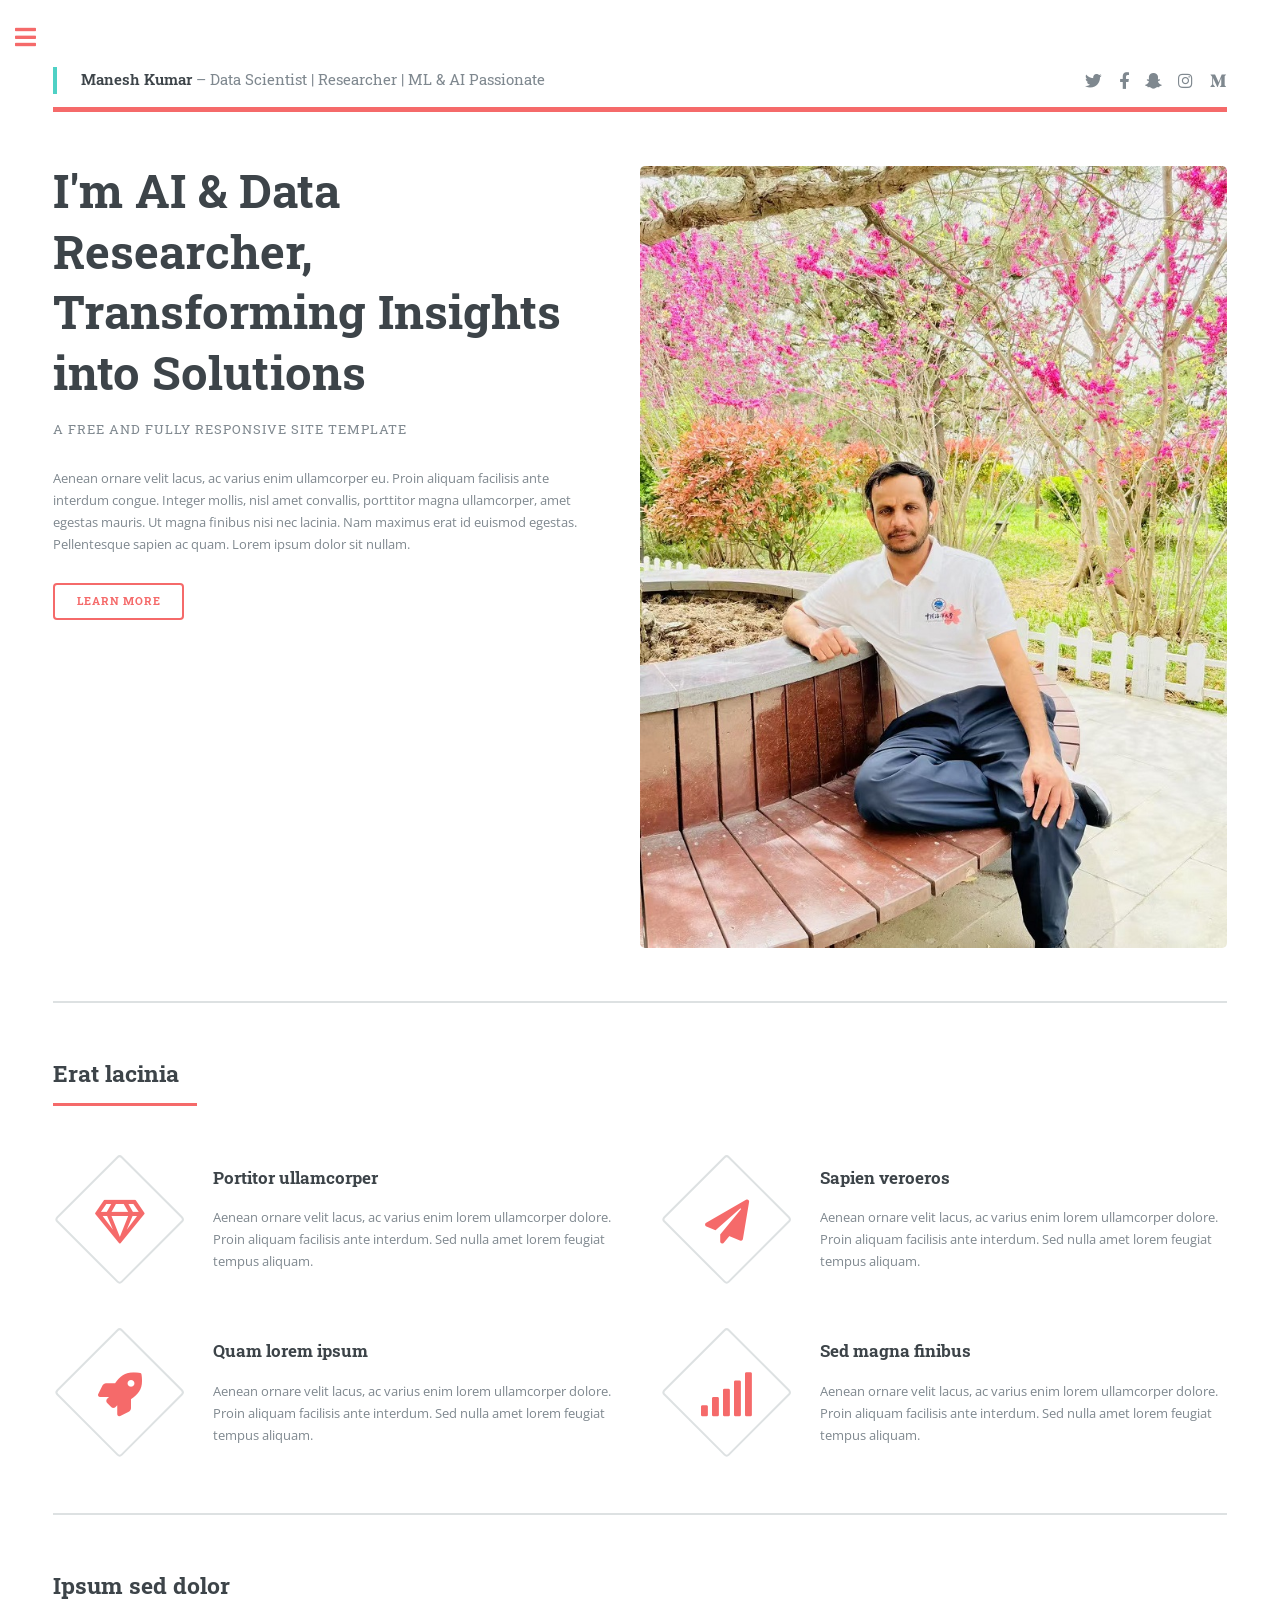
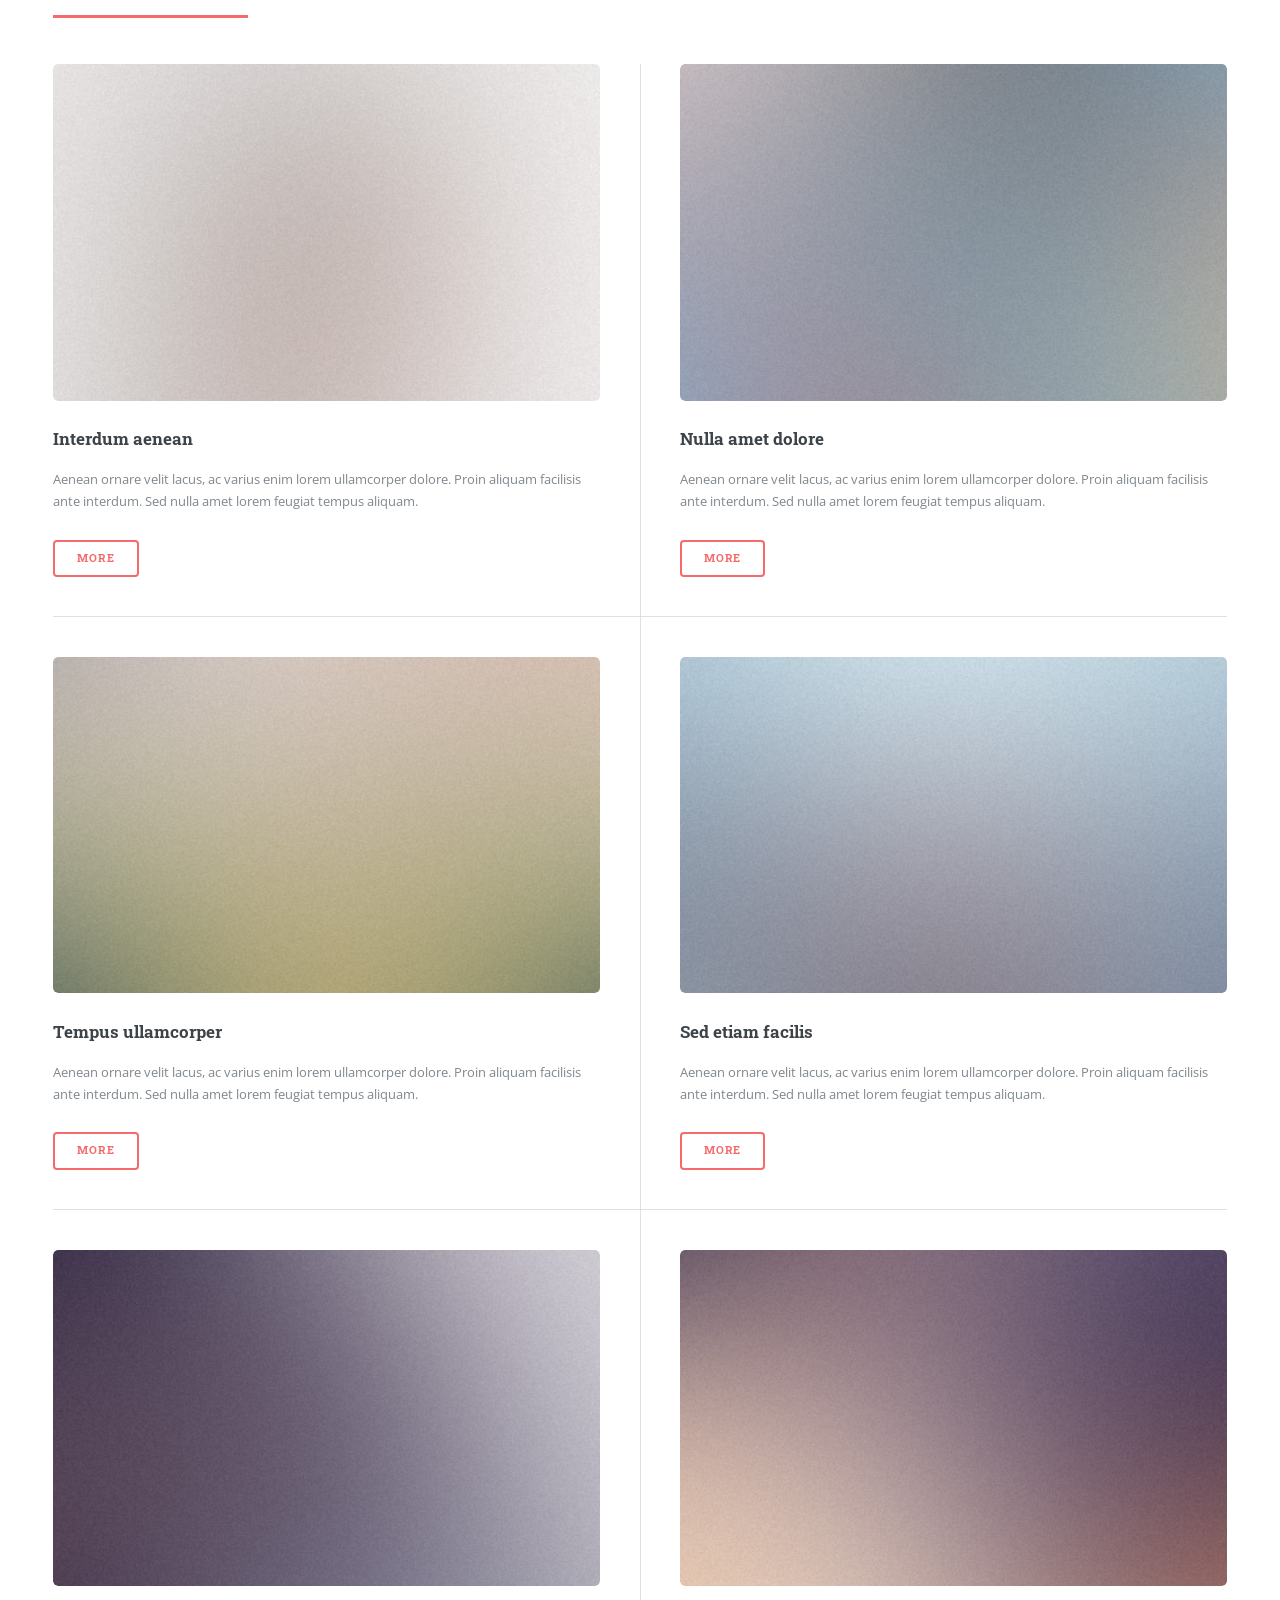
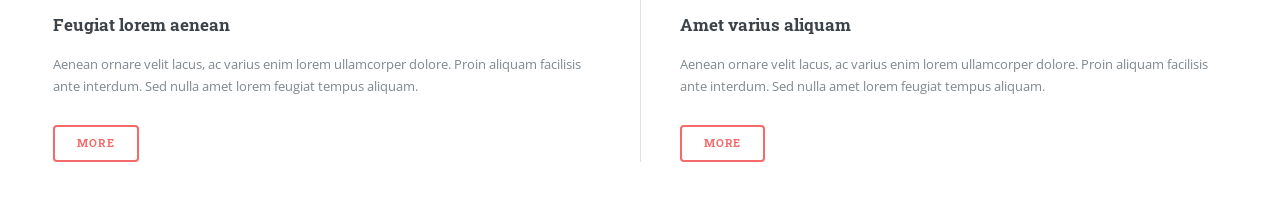
==== index.html @ 03d21203 "Initial commit" ====
<!DOCTYPE HTML>
<html>
	<head>
		<title>Manesh Portfolio Page</title>
		<meta charset="utf-8" />
		<meta name="viewport" content="width=device-width, initial-scale=1, user-scalable=no" />
		<link rel="stylesheet" href="assets/css/main.css" />
		<style>
			/* Header & Navigation */
			#header .logo {
			  border-left: 4px solid #4FD1C5;
			  padding-left: 1.5rem;
			}
		</style>
	</head>
	<body class="is-preload">

		<!-- Wrapper -->
			<div id="wrapper">

				<!-- Main -->
					<div id="main">
						<div class="inner">

							<!-- Header -->
								<header id="header">
									<a href="index.html" class="logo"><strong>Manesh Kumar </strong> – Data Scientist | Researcher | ML & AI Passionate</a>
									<ul class="icons">
										<li><a href="#" class="icon brands fa-twitter"><span class="label">Twitter</span></a></li>
										<li><a href="#" class="icon brands fa-facebook-f"><span class="label">Facebook</span></a></li>
										<li><a href="#" class="icon brands fa-snapchat-ghost"><span class="label">Snapchat</span></a></li>
										<li><a href="#" class="icon brands fa-instagram"><span class="label">Instagram</span></a></li>
										<li><a href="#" class="icon brands fa-medium-m"><span class="label">Medium</span></a></li>
									</ul>
								</header>

							<!-- Banner -->
								<section id="banner">
									<div class="content">
										<header>
											<h1>I'm AI & Data Researcher, <br />
											  Transforming Insights into Solutions</h1>
											<p>A free and fully responsive site template</p>
										</header>
										<p>Aenean ornare velit lacus, ac varius enim ullamcorper eu. Proin aliquam facilisis ante interdum congue. Integer mollis, nisl amet convallis, porttitor magna ullamcorper, amet egestas mauris. Ut magna finibus nisi nec lacinia. Nam maximus erat id euismod egestas. Pellentesque sapien ac quam. Lorem ipsum dolor sit nullam.</p>
										<ul class="actions">
											<li><a href="#" class="button big">Learn More</a></li>
										</ul>
									</div>
									<span class="image object">
										<img src="images/profile.jpg" alt="" />
									</span>
								</section>

							<!-- Section -->
								<section>
									<header class="major">
										<h2>Erat lacinia</h2>
									</header>
									<div class="features">
										<article>
											<span class="icon fa-gem"></span>
											<div class="content">
												<h3>Portitor ullamcorper</h3>
												<p>Aenean ornare velit lacus, ac varius enim lorem ullamcorper dolore. Proin aliquam facilisis ante interdum. Sed nulla amet lorem feugiat tempus aliquam.</p>
											</div>
										</article>
										<article>
											<span class="icon solid fa-paper-plane"></span>
											<div class="content">
												<h3>Sapien veroeros</h3>
												<p>Aenean ornare velit lacus, ac varius enim lorem ullamcorper dolore. Proin aliquam facilisis ante interdum. Sed nulla amet lorem feugiat tempus aliquam.</p>
											</div>
										</article>
										<article>
											<span class="icon solid fa-rocket"></span>
											<div class="content">
												<h3>Quam lorem ipsum</h3>
												<p>Aenean ornare velit lacus, ac varius enim lorem ullamcorper dolore. Proin aliquam facilisis ante interdum. Sed nulla amet lorem feugiat tempus aliquam.</p>
											</div>
										</article>
										<article>
											<span class="icon solid fa-signal"></span>
											<div class="content">
												<h3>Sed magna finibus</h3>
												<p>Aenean ornare velit lacus, ac varius enim lorem ullamcorper dolore. Proin aliquam facilisis ante interdum. Sed nulla amet lorem feugiat tempus aliquam.</p>
											</div>
										</article>
									</div>
								</section>

							<!-- Section -->
								<section>
									<header class="major">
										<h2>Ipsum sed dolor</h2>
									</header>
									<div class="posts">
										<article>
											<a href="#" class="image"><img src="images/pic01.jpg" alt="" /></a>
											<h3>Interdum aenean</h3>
											<p>Aenean ornare velit lacus, ac varius enim lorem ullamcorper dolore. Proin aliquam facilisis ante interdum. Sed nulla amet lorem feugiat tempus aliquam.</p>
											<ul class="actions">
												<li><a href="#" class="button">More</a></li>
											</ul>
										</article>
										<article>
											<a href="#" class="image"><img src="images/pic02.jpg" alt="" /></a>
											<h3>Nulla amet dolore</h3>
											<p>Aenean ornare velit lacus, ac varius enim lorem ullamcorper dolore. Proin aliquam facilisis ante interdum. Sed nulla amet lorem feugiat tempus aliquam.</p>
											<ul class="actions">
												<li><a href="#" class="button">More</a></li>
											</ul>
										</article>
										<article>
											<a href="#" class="image"><img src="images/pic03.jpg" alt="" /></a>
											<h3>Tempus ullamcorper</h3>
											<p>Aenean ornare velit lacus, ac varius enim lorem ullamcorper dolore. Proin aliquam facilisis ante interdum. Sed nulla amet lorem feugiat tempus aliquam.</p>
											<ul class="actions">
												<li><a href="#" class="button">More</a></li>
											</ul>
										</article>
										<article>
											<a href="#" class="image"><img src="images/pic04.jpg" alt="" /></a>
											<h3>Sed etiam facilis</h3>
											<p>Aenean ornare velit lacus, ac varius enim lorem ullamcorper dolore. Proin aliquam facilisis ante interdum. Sed nulla amet lorem feugiat tempus aliquam.</p>
											<ul class="actions">
												<li><a href="#" class="button">More</a></li>
											</ul>
										</article>
										<article>
											<a href="#" class="image"><img src="images/pic05.jpg" alt="" /></a>
											<h3>Feugiat lorem aenean</h3>
											<p>Aenean ornare velit lacus, ac varius enim lorem ullamcorper dolore. Proin aliquam facilisis ante interdum. Sed nulla amet lorem feugiat tempus aliquam.</p>
											<ul class="actions">
												<li><a href="#" class="button">More</a></li>
											</ul>
										</article>
										<article>
											<a href="#" class="image"><img src="images/pic06.jpg" alt="" /></a>
											<h3>Amet varius aliquam</h3>
											<p>Aenean ornare velit lacus, ac varius enim lorem ullamcorper dolore. Proin aliquam facilisis ante interdum. Sed nulla amet lorem feugiat tempus aliquam.</p>
											<ul class="actions">
												<li><a href="#" class="button">More</a></li>
											</ul>
										</article>
									</div>
								</section>

						</div>
					</div>

				<!-- Sidebar -->
					<div id="sidebar">
						<div class="inner">

							<!-- Menu -->
								<nav id="menu">
									<header class="major">
										<h2>Menu</h2>
									</header>
									<ul>
										<li><a href="index.html">About Me</a></li>
										<li><a href="generic.html">Resume</a></li>
										<li><a href="elements.html">Projects</a></li>
										<li><a href="#">Blogs</a></li>
										<li><a href="#">Contact</a></li>
									</ul>
								</nav>

							<!-- Footer -->
								<footer id="footer">
									<p class="copyright">&copy; Untitled. All rights reserved. Demo Images: <a href="https://unsplash.com">Unsplash</a>. Design: <a href="https://html5up.net">HTML5 UP</a>.</p>
								</footer>

						</div>
					</div>

			</div>

		<!-- Scripts -->
			<script src="assets/js/jquery.min.js"></script>
			<script src="assets/js/browser.min.js"></script>
			<script src="assets/js/breakpoints.min.js"></script>
			<script src="assets/js/util.js"></script>
			<script src="assets/js/main.js"></script>

	</body>
</html>
---- assets/css/main.css ----
@import url(fontawesome-all.min.css);
@import url("https://fonts.googleapis.com/css?family=Open+Sans:400,600,400italic,600italic|Roboto+Slab:400,700");
/*
	Editorial by HTML5 UP
	html5up.net | @ajlkn
	Free for personal and commercial use under the CCA 3.0 license (html5up.net/license)
*/
html, body, div, span, applet, object,
iframe, h1, h2, h3, h4, h5, h6, p, blockquote,
pre, a, abbr, acronym, address, big, cite,
code, del, dfn, em, img, ins, kbd, q, s, samp,
small, strike, strong, sub, sup, tt, var, b,
u, i, center, dl, dt, dd, ol, ul, li, fieldset,
form, label, legend, table, caption, tbody,
tfoot, thead, tr, th, td, article, aside,
canvas, details, embed, figure, figcaption,
footer, header, hgroup, menu, nav, output, ruby,
section, summary, time, mark, audio, video {
  margin: 0;
  padding: 0;
  border: 0;
  font-size: 100%;
  font: inherit;
  vertical-align: baseline; }

article, aside, details, figcaption, figure,
footer, header, hgroup, menu, nav, section {
  display: block; }

body {
  line-height: 1; }

ol, ul {
  list-style: none; }

blockquote, q {
  quotes: none; }
  blockquote:before, blockquote:after, q:before, q:after {
    content: '';
    content: none; }

table {
  border-collapse: collapse;
  border-spacing: 0; }

body {
  -webkit-text-size-adjust: none; }

mark {
  background-color: transparent;
  color: inherit; }

input::-moz-focus-inner {
  border: 0;
  padding: 0; }

input, select, textarea {
  -moz-appearance: none;
  -webkit-appearance: none;
  -ms-appearance: none;
  appearance: none; }

/* Basic */
@-ms-viewport {
  width: device-width; }

body {
  -ms-overflow-style: scrollbar; }

@media screen and (max-width: 480px) {
  html, body {
    min-width: 320px; } }

html {
  box-sizing: border-box; }

*, *:before, *:after {
  box-sizing: inherit; }

body {
  background: #ffffff; }
  body.is-preload *, body.is-preload *:before, body.is-preload *:after, body.is-resizing *, body.is-resizing *:before, body.is-resizing *:after {
    -moz-animation: none !important;
    -webkit-animation: none !important;
    -ms-animation: none !important;
    animation: none !important;
    -moz-transition: none !important;
    -webkit-transition: none !important;
    -ms-transition: none !important;
    transition: none !important; }

/* Type */
body, input, select, textarea {
  color: #7f888f;
  font-family: "Open Sans", sans-serif;
  font-size: 13pt;
  font-weight: 400;
  line-height: 1.65; }
  @media screen and (max-width: 1680px) {
    body, input, select, textarea {
      font-size: 11pt; } }
  @media screen and (max-width: 1280px) {
    body, input, select, textarea {
      font-size: 10pt; } }
  @media screen and (max-width: 360px) {
    body, input, select, textarea {
      font-size: 9pt; } }

a {
  -moz-transition: color 0.2s ease-in-out, border-bottom-color 0.2s ease-in-out;
  -webkit-transition: color 0.2s ease-in-out, border-bottom-color 0.2s ease-in-out;
  -ms-transition: color 0.2s ease-in-out, border-bottom-color 0.2s ease-in-out;
  transition: color 0.2s ease-in-out, border-bottom-color 0.2s ease-in-out;
  border-bottom: dotted 1px;
  color: #f56a6a;
  text-decoration: none; }
  a:hover {
    border-bottom-color: #f56a6a;
    color: #f56a6a !important; }
    a:hover strong {
      color: inherit; }

strong, b {
  color: #3d4449;
  font-weight: 600; }

em, i {
  font-style: italic; }

p {
  margin: 0 0 2em 0; }

h1, h2, h3, h4, h5, h6 {
  color: #3d4449;
  font-family: "Roboto Slab", serif;
  font-weight: 700;
  line-height: 1.5;
  margin: 0 0 1em 0; }
  h1 a, h2 a, h3 a, h4 a, h5 a, h6 a {
    color: inherit;
    text-decoration: none;
    border-bottom: 0; }

h1 {
  font-size: 4em;
  margin: 0 0 0.5em 0;
  line-height: 1.3; }

h2 {
  font-size: 1.75em; }

h3 {
  font-size: 1.25em; }

h4 {
  font-size: 1.1em; }

h5 {
  font-size: 0.9em; }

h6 {
  font-size: 0.7em; }

@media screen and (max-width: 1680px) {
  h1 {
    font-size: 3.5em; } }

@media screen and (max-width: 980px) {
  h1 {
    font-size: 3.25em; } }

@media screen and (max-width: 736px) {
  h1 {
    font-size: 2em;
    line-height: 1.4; }
  h2 {
    font-size: 1.5em; } }

sub {
  font-size: 0.8em;
  position: relative;
  top: 0.5em; }

sup {
  font-size: 0.8em;
  position: relative;
  top: -0.5em; }

blockquote {
  border-left: solid 3px rgba(210, 215, 217, 0.75);
  font-style: italic;
  margin: 0 0 2em 0;
  padding: 0.5em 0 0.5em 2em; }

code {
  background: rgba(230, 235, 237, 0.25);
  border-radius: 0.375em;
  border: solid 1px rgba(210, 215, 217, 0.75);
  font-family: "Courier New", monospace;
  font-size: 0.9em;
  margin: 0 0.25em;
  padding: 0.25em 0.65em; }

pre {
  -webkit-overflow-scrolling: touch;
  font-family: "Courier New", monospace;
  font-size: 0.9em;
  margin: 0 0 2em 0; }
  pre code {
    display: block;
    line-height: 1.75;
    padding: 1em 1.5em;
    overflow-x: auto; }

hr {
  border: 0;
  border-bottom: solid 1px rgba(210, 215, 217, 0.75);
  margin: 2em 0; }
  hr.major {
    margin: 3em 0; }

.align-left {
  text-align: left; }

.align-center {
  text-align: center; }

.align-right {
  text-align: right; }

/* Row */
.row {
  display: flex;
  flex-wrap: wrap;
  box-sizing: border-box;
  align-items: stretch; }
  .row > * {
    box-sizing: border-box; }
  .row.gtr-uniform > * > :last-child {
    margin-bottom: 0; }
  .row.aln-left {
    justify-content: flex-start; }
  .row.aln-center {
    justify-content: center; }
  .row.aln-right {
    justify-content: flex-end; }
  .row.aln-top {
    align-items: flex-start; }
  .row.aln-middle {
    align-items: center; }
  .row.aln-bottom {
    align-items: flex-end; }
  .row > .imp {
    order: -1; }
  .row > .col-1 {
    width: 8.33333%; }
  .row > .off-1 {
    margin-left: 8.33333%; }
  .row > .col-2 {
    width: 16.66667%; }
  .row > .off-2 {
    margin-left: 16.66667%; }
  .row > .col-3 {
    width: 25%; }
  .row > .off-3 {
    margin-left: 25%; }
  .row > .col-4 {
    width: 33.33333%; }
  .row > .off-4 {
    margin-left: 33.33333%; }
  .row > .col-5 {
    width: 41.66667%; }
  .row > .off-5 {
    margin-left: 41.66667%; }
  .row > .col-6 {
    width: 50%; }
  .row > .off-6 {
    margin-left: 50%; }
  .row > .col-7 {
    width: 58.33333%; }
  .row > .off-7 {
    margin-left: 58.33333%; }
  .row > .col-8 {
    width: 66.66667%; }
  .row > .off-8 {
    margin-left: 66.66667%; }
  .row > .col-9 {
    width: 75%; }
  .row > .off-9 {
    margin-left: 75%; }
  .row > .col-10 {
    width: 83.33333%; }
  .row > .off-10 {
    margin-left: 83.33333%; }
  .row > .col-11 {
    width: 91.66667%; }
  .row > .off-11 {
    margin-left: 91.66667%; }
  .row > .col-12 {
    width: 100%; }
  .row > .off-12 {
    margin-left: 100%; }
  .row.gtr-0 {
    margin-top: 0;
    margin-left: 0em; }
    .row.gtr-0 > * {
      padding: 0 0 0 0em; }
    .row.gtr-0.gtr-uniform {
      margin-top: 0em; }
      .row.gtr-0.gtr-uniform > * {
        padding-top: 0em; }
  .row.gtr-25 {
    margin-top: 0;
    margin-left: -0.375em; }
    .row.gtr-25 > * {
      padding: 0 0 0 0.375em; }
    .row.gtr-25.gtr-uniform {
      margin-top: -0.375em; }
      .row.gtr-25.gtr-uniform > * {
        padding-top: 0.375em; }
  .row.gtr-50 {
    margin-top: 0;
    margin-left: -0.75em; }
    .row.gtr-50 > * {
      padding: 0 0 0 0.75em; }
    .row.gtr-50.gtr-uniform {
      margin-top: -0.75em; }
      .row.gtr-50.gtr-uniform > * {
        padding-top: 0.75em; }
  .row {
    margin-top: 0;
    margin-left: -1.5em; }
    .row > * {
      padding: 0 0 0 1.5em; }
    .row.gtr-uniform {
      margin-top: -1.5em; }
      .row.gtr-uniform > * {
        padding-top: 1.5em; }
  .row.gtr-150 {
    margin-top: 0;
    margin-left: -2.25em; }
    .row.gtr-150 > * {
      padding: 0 0 0 2.25em; }
    .row.gtr-150.gtr-uniform {
      margin-top: -2.25em; }
      .row.gtr-150.gtr-uniform > * {
        padding-top: 2.25em; }
  .row.gtr-200 {
    margin-top: 0;
    margin-left: -3em; }
    .row.gtr-200 > * {
      padding: 0 0 0 3em; }
    .row.gtr-200.gtr-uniform {
      margin-top: -3em; }
      .row.gtr-200.gtr-uniform > * {
        padding-top: 3em; }
  @media screen and (max-width: 1680px) {
    .row {
      display: flex;
      flex-wrap: wrap;
      box-sizing: border-box;
      align-items: stretch; }
      .row > * {
        box-sizing: border-box; }
      .row.gtr-uniform > * > :last-child {
        margin-bottom: 0; }
      .row.aln-left {
        justify-content: flex-start; }
      .row.aln-center {
        justify-content: center; }
      .row.aln-right {
        justify-content: flex-end; }
      .row.aln-top {
        align-items: flex-start; }
      .row.aln-middle {
        align-items: center; }
      .row.aln-bottom {
        align-items: flex-end; }
      .row > .imp-xlarge {
        order: -1; }
      .row > .col-1-xlarge {
        width: 8.33333%; }
      .row > .off-1-xlarge {
        margin-left: 8.33333%; }
      .row > .col-2-xlarge {
        width: 16.66667%; }
      .row > .off-2-xlarge {
        margin-left: 16.66667%; }
      .row > .col-3-xlarge {
        width: 25%; }
      .row > .off-3-xlarge {
        margin-left: 25%; }
      .row > .col-4-xlarge {
        width: 33.33333%; }
      .row > .off-4-xlarge {
        margin-left: 33.33333%; }
      .row > .col-5-xlarge {
        width: 41.66667%; }
      .row > .off-5-xlarge {
        margin-left: 41.66667%; }
      .row > .col-6-xlarge {
        width: 50%; }
      .row > .off-6-xlarge {
        margin-left: 50%; }
      .row > .col-7-xlarge {
        width: 58.33333%; }
      .row > .off-7-xlarge {
        margin-left: 58.33333%; }
      .row > .col-8-xlarge {
        width: 66.66667%; }
      .row > .off-8-xlarge {
        margin-left: 66.66667%; }
      .row > .col-9-xlarge {
        width: 75%; }
      .row > .off-9-xlarge {
        margin-left: 75%; }
      .row > .col-10-xlarge {
        width: 83.33333%; }
      .row > .off-10-xlarge {
        margin-left: 83.33333%; }
      .row > .col-11-xlarge {
        width: 91.66667%; }
      .row > .off-11-xlarge {
        margin-left: 91.66667%; }
      .row > .col-12-xlarge {
        width: 100%; }
      .row > .off-12-xlarge {
        margin-left: 100%; }
      .row.gtr-0 {
        margin-top: 0;
        margin-left: 0em; }
        .row.gtr-0 > * {
          padding: 0 0 0 0em; }
        .row.gtr-0.gtr-uniform {
          margin-top: 0em; }
          .row.gtr-0.gtr-uniform > * {
            padding-top: 0em; }
      .row.gtr-25 {
        margin-top: 0;
        margin-left: -0.375em; }
        .row.gtr-25 > * {
          padding: 0 0 0 0.375em; }
        .row.gtr-25.gtr-uniform {
          margin-top: -0.375em; }
          .row.gtr-25.gtr-uniform > * {
            padding-top: 0.375em; }
      .row.gtr-50 {
        margin-top: 0;
        margin-left: -0.75em; }
        .row.gtr-50 > * {
          padding: 0 0 0 0.75em; }
        .row.gtr-50.gtr-uniform {
          margin-top: -0.75em; }
          .row.gtr-50.gtr-uniform > * {
            padding-top: 0.75em; }
      .row {
        margin-top: 0;
        margin-left: -1.5em; }
        .row > * {
          padding: 0 0 0 1.5em; }
        .row.gtr-uniform {
          margin-top: -1.5em; }
          .row.gtr-uniform > * {
            padding-top: 1.5em; }
      .row.gtr-150 {
        margin-top: 0;
        margin-left: -2.25em; }
        .row.gtr-150 > * {
          padding: 0 0 0 2.25em; }
        .row.gtr-150.gtr-uniform {
          margin-top: -2.25em; }
          .row.gtr-150.gtr-uniform > * {
            padding-top: 2.25em; }
      .row.gtr-200 {
        margin-top: 0;
        margin-left: -3em; }
        .row.gtr-200 > * {
          padding: 0 0 0 3em; }
        .row.gtr-200.gtr-uniform {
          margin-top: -3em; }
          .row.gtr-200.gtr-uniform > * {
            padding-top: 3em; } }
  @media screen and (max-width: 1280px) {
    .row {
      display: flex;
      flex-wrap: wrap;
      box-sizing: border-box;
      align-items: stretch; }
      .row > * {
        box-sizing: border-box; }
      .row.gtr-uniform > * > :last-child {
        margin-bottom: 0; }
      .row.aln-left {
        justify-content: flex-start; }
      .row.aln-center {
        justify-content: center; }
      .row.aln-right {
        justify-content: flex-end; }
      .row.aln-top {
        align-items: flex-start; }
      .row.aln-middle {
        align-items: center; }
      .row.aln-bottom {
        align-items: flex-end; }
      .row > .imp-large {
        order: -1; }
      .row > .col-1-large {
        width: 8.33333%; }
      .row > .off-1-large {
        margin-left: 8.33333%; }
      .row > .col-2-large {
        width: 16.66667%; }
      .row > .off-2-large {
        margin-left: 16.66667%; }
      .row > .col-3-large {
        width: 25%; }
      .row > .off-3-large {
        margin-left: 25%; }
      .row > .col-4-large {
        width: 33.33333%; }
      .row > .off-4-large {
        margin-left: 33.33333%; }
      .row > .col-5-large {
        width: 41.66667%; }
      .row > .off-5-large {
        margin-left: 41.66667%; }
      .row > .col-6-large {
        width: 50%; }
      .row > .off-6-large {
        margin-left: 50%; }
      .row > .col-7-large {
        width: 58.33333%; }
      .row > .off-7-large {
        margin-left: 58.33333%; }
      .row > .col-8-large {
        width: 66.66667%; }
      .row > .off-8-large {
        margin-left: 66.66667%; }
      .row > .col-9-large {
        width: 75%; }
      .row > .off-9-large {
        margin-left: 75%; }
      .row > .col-10-large {
        width: 83.33333%; }
      .row > .off-10-large {
        margin-left: 83.33333%; }
      .row > .col-11-large {
        width: 91.66667%; }
      .row > .off-11-large {
        margin-left: 91.66667%; }
      .row > .col-12-large {
        width: 100%; }
      .row > .off-12-large {
        margin-left: 100%; }
      .row.gtr-0 {
        margin-top: 0;
        margin-left: 0em; }
        .row.gtr-0 > * {
          padding: 0 0 0 0em; }
        .row.gtr-0.gtr-uniform {
          margin-top: 0em; }
          .row.gtr-0.gtr-uniform > * {
            padding-top: 0em; }
      .row.gtr-25 {
        margin-top: 0;
        margin-left: -0.375em; }
        .row.gtr-25 > * {
          padding: 0 0 0 0.375em; }
        .row.gtr-25.gtr-uniform {
          margin-top: -0.375em; }
          .row.gtr-25.gtr-uniform > * {
            padding-top: 0.375em; }
      .row.gtr-50 {
        margin-top: 0;
        margin-left: -0.75em; }
        .row.gtr-50 > * {
          padding: 0 0 0 0.75em; }
        .row.gtr-50.gtr-uniform {
          margin-top: -0.75em; }
          .row.gtr-50.gtr-uniform > * {
            padding-top: 0.75em; }
      .row {
        margin-top: 0;
        margin-left: -1.5em; }
        .row > * {
          padding: 0 0 0 1.5em; }
        .row.gtr-uniform {
          margin-top: -1.5em; }
          .row.gtr-uniform > * {
            padding-top: 1.5em; }
      .row.gtr-150 {
        margin-top: 0;
        margin-left: -2.25em; }
        .row.gtr-150 > * {
          padding: 0 0 0 2.25em; }
        .row.gtr-150.gtr-uniform {
          margin-top: -2.25em; }
          .row.gtr-150.gtr-uniform > * {
            padding-top: 2.25em; }
      .row.gtr-200 {
        margin-top: 0;
        margin-left: -3em; }
        .row.gtr-200 > * {
          padding: 0 0 0 3em; }
        .row.gtr-200.gtr-uniform {
          margin-top: -3em; }
          .row.gtr-200.gtr-uniform > * {
            padding-top: 3em; } }
  @media screen and (max-width: 980px) {
    .row {
      display: flex;
      flex-wrap: wrap;
      box-sizing: border-box;
      align-items: stretch; }
      .row > * {
        box-sizing: border-box; }
      .row.gtr-uniform > * > :last-child {
        margin-bottom: 0; }
      .row.aln-left {
        justify-content: flex-start; }
      .row.aln-center {
        justify-content: center; }
      .row.aln-right {
        justify-content: flex-end; }
      .row.aln-top {
        align-items: flex-start; }
      .row.aln-middle {
        align-items: center; }
      .row.aln-bottom {
        align-items: flex-end; }
      .row > .imp-medium {
        order: -1; }
      .row > .col-1-medium {
        width: 8.33333%; }
      .row > .off-1-medium {
        margin-left: 8.33333%; }
      .row > .col-2-medium {
        width: 16.66667%; }
      .row > .off-2-medium {
        margin-left: 16.66667%; }
      .row > .col-3-medium {
        width: 25%; }
      .row > .off-3-medium {
        margin-left: 25%; }
      .row > .col-4-medium {
        width: 33.33333%; }
      .row > .off-4-medium {
        margin-left: 33.33333%; }
      .row > .col-5-medium {
        width: 41.66667%; }
      .row > .off-5-medium {
        margin-left: 41.66667%; }
      .row > .col-6-medium {
        width: 50%; }
      .row > .off-6-medium {
        margin-left: 50%; }
      .row > .col-7-medium {
        width: 58.33333%; }
      .row > .off-7-medium {
        margin-left: 58.33333%; }
      .row > .col-8-medium {
        width: 66.66667%; }
      .row > .off-8-medium {
        margin-left: 66.66667%; }
      .row > .col-9-medium {
        width: 75%; }
      .row > .off-9-medium {
        margin-left: 75%; }
      .row > .col-10-medium {
        width: 83.33333%; }
      .row > .off-10-medium {
        margin-left: 83.33333%; }
      .row > .col-11-medium {
        width: 91.66667%; }
      .row > .off-11-medium {
        margin-left: 91.66667%; }
      .row > .col-12-medium {
        width: 100%; }
      .row > .off-12-medium {
        margin-left: 100%; }
      .row.gtr-0 {
        margin-top: 0;
        margin-left: 0em; }
        .row.gtr-0 > * {
          padding: 0 0 0 0em; }
        .row.gtr-0.gtr-uniform {
          margin-top: 0em; }
          .row.gtr-0.gtr-uniform > * {
            padding-top: 0em; }
      .row.gtr-25 {
        margin-top: 0;
        margin-left: -0.375em; }
        .row.gtr-25 > * {
          padding: 0 0 0 0.375em; }
        .row.gtr-25.gtr-uniform {
          margin-top: -0.375em; }
          .row.gtr-25.gtr-uniform > * {
            padding-top: 0.375em; }
      .row.gtr-50 {
        margin-top: 0;
        margin-left: -0.75em; }
        .row.gtr-50 > * {
          padding: 0 0 0 0.75em; }
        .row.gtr-50.gtr-uniform {
          margin-top: -0.75em; }
          .row.gtr-50.gtr-uniform > * {
            padding-top: 0.75em; }
      .row {
        margin-top: 0;
        margin-left: -1.5em; }
        .row > * {
          padding: 0 0 0 1.5em; }
        .row.gtr-uniform {
          margin-top: -1.5em; }
          .row.gtr-uniform > * {
            padding-top: 1.5em; }
      .row.gtr-150 {
        margin-top: 0;
        margin-left: -2.25em; }
        .row.gtr-150 > * {
          padding: 0 0 0 2.25em; }
        .row.gtr-150.gtr-uniform {
          margin-top: -2.25em; }
          .row.gtr-150.gtr-uniform > * {
            padding-top: 2.25em; }
      .row.gtr-200 {
        margin-top: 0;
        margin-left: -3em; }
        .row.gtr-200 > * {
          padding: 0 0 0 3em; }
        .row.gtr-200.gtr-uniform {
          margin-top: -3em; }
          .row.gtr-200.gtr-uniform > * {
            padding-top: 3em; } }
  @media screen and (max-width: 736px) {
    .row {
      display: flex;
      flex-wrap: wrap;
      box-sizing: border-box;
      align-items: stretch; }
      .row > * {
        box-sizing: border-box; }
      .row.gtr-uniform > * > :last-child {
        margin-bottom: 0; }
      .row.aln-left {
        justify-content: flex-start; }
      .row.aln-center {
        justify-content: center; }
      .row.aln-right {
        justify-content: flex-end; }
      .row.aln-top {
        align-items: flex-start; }
      .row.aln-middle {
        align-items: center; }
      .row.aln-bottom {
        align-items: flex-end; }
      .row > .imp-small {
        order: -1; }
      .row > .col-1-small {
        width: 8.33333%; }
      .row > .off-1-small {
        margin-left: 8.33333%; }
      .row > .col-2-small {
        width: 16.66667%; }
      .row > .off-2-small {
        margin-left: 16.66667%; }
      .row > .col-3-small {
        width: 25%; }
      .row > .off-3-small {
        margin-left: 25%; }
      .row > .col-4-small {
        width: 33.33333%; }
      .row > .off-4-small {
        margin-left: 33.33333%; }
      .row > .col-5-small {
        width: 41.66667%; }
      .row > .off-5-small {
        margin-left: 41.66667%; }
      .row > .col-6-small {
        width: 50%; }
      .row > .off-6-small {
        margin-left: 50%; }
      .row > .col-7-small {
        width: 58.33333%; }
      .row > .off-7-small {
        margin-left: 58.33333%; }
      .row > .col-8-small {
        width: 66.66667%; }
      .row > .off-8-small {
        margin-left: 66.66667%; }
      .row > .col-9-small {
        width: 75%; }
      .row > .off-9-small {
        margin-left: 75%; }
      .row > .col-10-small {
        width: 83.33333%; }
      .row > .off-10-small {
        margin-left: 83.33333%; }
      .row > .col-11-small {
        width: 91.66667%; }
      .row > .off-11-small {
        margin-left: 91.66667%; }
      .row > .col-12-small {
        width: 100%; }
      .row > .off-12-small {
        margin-left: 100%; }
      .row.gtr-0 {
        margin-top: 0;
        margin-left: 0em; }
        .row.gtr-0 > * {
          padding: 0 0 0 0em; }
        .row.gtr-0.gtr-uniform {
          margin-top: 0em; }
          .row.gtr-0.gtr-uniform > * {
            padding-top: 0em; }
      .row.gtr-25 {
        margin-top: 0;
        margin-left: -0.375em; }
        .row.gtr-25 > * {
          padding: 0 0 0 0.375em; }
        .row.gtr-25.gtr-uniform {
          margin-top: -0.375em; }
          .row.gtr-25.gtr-uniform > * {
            padding-top: 0.375em; }
      .row.gtr-50 {
        margin-top: 0;
        margin-left: -0.75em; }
        .row.gtr-50 > * {
          padding: 0 0 0 0.75em; }
        .row.gtr-50.gtr-uniform {
          margin-top: -0.75em; }
          .row.gtr-50.gtr-uniform > * {
            padding-top: 0.75em; }
      .row {
        margin-top: 0;
        margin-left: -1.5em; }
        .row > * {
          padding: 0 0 0 1.5em; }
        .row.gtr-uniform {
          margin-top: -1.5em; }
          .row.gtr-uniform > * {
            padding-top: 1.5em; }
      .row.gtr-150 {
        margin-top: 0;
        margin-left: -2.25em; }
        .row.gtr-150 > * {
          padding: 0 0 0 2.25em; }
        .row.gtr-150.gtr-uniform {
          margin-top: -2.25em; }
          .row.gtr-150.gtr-uniform > * {
            padding-top: 2.25em; }
      .row.gtr-200 {
        margin-top: 0;
        margin-left: -3em; }
        .row.gtr-200 > * {
          padding: 0 0 0 3em; }
        .row.gtr-200.gtr-uniform {
          margin-top: -3em; }
          .row.gtr-200.gtr-uniform > * {
            padding-top: 3em; } }
  @media screen and (max-width: 480px) {
    .row {
      display: flex;
      flex-wrap: wrap;
      box-sizing: border-box;
      align-items: stretch; }
      .row > * {
        box-sizing: border-box; }
      .row.gtr-uniform > * > :last-child {
        margin-bottom: 0; }
      .row.aln-left {
        justify-content: flex-start; }
      .row.aln-center {
        justify-content: center; }
      .row.aln-right {
        justify-content: flex-end; }
      .row.aln-top {
        align-items: flex-start; }
      .row.aln-middle {
        align-items: center; }
      .row.aln-bottom {
        align-items: flex-end; }
      .row > .imp-xsmall {
        order: -1; }
      .row > .col-1-xsmall {
        width: 8.33333%; }
      .row > .off-1-xsmall {
        margin-left: 8.33333%; }
      .row > .col-2-xsmall {
        width: 16.66667%; }
      .row > .off-2-xsmall {
        margin-left: 16.66667%; }
      .row > .col-3-xsmall {
        width: 25%; }
      .row > .off-3-xsmall {
        margin-left: 25%; }
      .row > .col-4-xsmall {
        width: 33.33333%; }
      .row > .off-4-xsmall {
        margin-left: 33.33333%; }
      .row > .col-5-xsmall {
        width: 41.66667%; }
      .row > .off-5-xsmall {
        margin-left: 41.66667%; }
      .row > .col-6-xsmall {
        width: 50%; }
      .row > .off-6-xsmall {
        margin-left: 50%; }
      .row > .col-7-xsmall {
        width: 58.33333%; }
      .row > .off-7-xsmall {
        margin-left: 58.33333%; }
      .row > .col-8-xsmall {
        width: 66.66667%; }
      .row > .off-8-xsmall {
        margin-left: 66.66667%; }
      .row > .col-9-xsmall {
        width: 75%; }
      .row > .off-9-xsmall {
        margin-left: 75%; }
      .row > .col-10-xsmall {
        width: 83.33333%; }
      .row > .off-10-xsmall {
        margin-left: 83.33333%; }
      .row > .col-11-xsmall {
        width: 91.66667%; }
      .row > .off-11-xsmall {
        margin-left: 91.66667%; }
      .row > .col-12-xsmall {
        width: 100%; }
      .row > .off-12-xsmall {
        margin-left: 100%; }
      .row.gtr-0 {
        margin-top: 0;
        margin-left: 0em; }
        .row.gtr-0 > * {
          padding: 0 0 0 0em; }
        .row.gtr-0.gtr-uniform {
          margin-top: 0em; }
          .row.gtr-0.gtr-uniform > * {
            padding-top: 0em; }
      .row.gtr-25 {
        margin-top: 0;
        margin-left: -0.375em; }
        .row.gtr-25 > * {
          padding: 0 0 0 0.375em; }
        .row.gtr-25.gtr-uniform {
          margin-top: -0.375em; }
          .row.gtr-25.gtr-uniform > * {
            padding-top: 0.375em; }
      .row.gtr-50 {
        margin-top: 0;
        margin-left: -0.75em; }
        .row.gtr-50 > * {
          padding: 0 0 0 0.75em; }
        .row.gtr-50.gtr-uniform {
          margin-top: -0.75em; }
          .row.gtr-50.gtr-uniform > * {
            padding-top: 0.75em; }
      .row {
        margin-top: 0;
        margin-left: -1.5em; }
        .row > * {
          padding: 0 0 0 1.5em; }
        .row.gtr-uniform {
          margin-top: -1.5em; }
          .row.gtr-uniform > * {
            padding-top: 1.5em; }
      .row.gtr-150 {
        margin-top: 0;
        margin-left: -2.25em; }
        .row.gtr-150 > * {
          padding: 0 0 0 2.25em; }
        .row.gtr-150.gtr-uniform {
          margin-top: -2.25em; }
          .row.gtr-150.gtr-uniform > * {
            padding-top: 2.25em; }
      .row.gtr-200 {
        margin-top: 0;
        margin-left: -3em; }
        .row.gtr-200 > * {
          padding: 0 0 0 3em; }
        .row.gtr-200.gtr-uniform {
          margin-top: -3em; }
          .row.gtr-200.gtr-uniform > * {
            padding-top: 3em; } }

/* Section/Article */
section.special, article.special {
  text-align: center; }

header p {
  font-family: "Roboto Slab", serif;
  font-size: 1em;
  font-weight: 400;
  letter-spacing: 0.075em;
  margin-top: -0.5em;
  text-transform: uppercase; }

header.major > :last-child {
  border-bottom: solid 3px #f56a6a;
  display: inline-block;
  margin: 0 0 2em 0;
  padding: 0 0.75em 0.5em 0; }

header.main > :last-child {
  margin: 0 0 1em 0; }

/* Form */
form {
  margin: 0 0 2em 0; }

label {
  color: #3d4449;
  display: block;
  font-size: 0.9em;
  font-weight: 600;
  margin: 0 0 1em 0; }

input[type="text"],
input[type="password"],
input[type="email"],
input[type="tel"],
input[type="search"],
input[type="url"],
select,
textarea {
  -moz-appearance: none;
  -webkit-appearance: none;
  -ms-appearance: none;
  appearance: none;
  background: #ffffff;
  border-radius: 0.375em;
  border: none;
  border: solid 1px rgba(210, 215, 217, 0.75);
  color: inherit;
  display: block;
  outline: 0;
  padding: 0 1em;
  text-decoration: none;
  width: 100%; }
  input[type="text"]:invalid,
  input[type="password"]:invalid,
  input[type="email"]:invalid,
  input[type="tel"]:invalid,
  input[type="search"]:invalid,
  input[type="url"]:invalid,
  select:invalid,
  textarea:invalid {
    box-shadow: none; }
  input[type="text"]:focus,
  input[type="password"]:focus,
  input[type="email"]:focus,
  input[type="tel"]:focus,
  input[type="search"]:focus,
  input[type="url"]:focus,
  select:focus,
  textarea:focus {
    border-color: #f56a6a;
    box-shadow: 0 0 0 1px #f56a6a; }

select {
  background-image: url("data:image/svg+xml;charset=utf8,%3Csvg xmlns='http://www.w3.org/2000/svg' width='40' height='40' preserveAspectRatio='none' viewBox='0 0 40 40'%3E%3Cpath d='M9.4,12.3l10.4,10.4l10.4-10.4c0.2-0.2,0.5-0.4,0.9-0.4c0.3,0,0.6,0.1,0.9,0.4l3.3,3.3c0.2,0.2,0.4,0.5,0.4,0.9 c0,0.4-0.1,0.6-0.4,0.9L20.7,31.9c-0.2,0.2-0.5,0.4-0.9,0.4c-0.3,0-0.6-0.1-0.9-0.4L4.3,17.3c-0.2-0.2-0.4-0.5-0.4-0.9 c0-0.4,0.1-0.6,0.4-0.9l3.3-3.3c0.2-0.2,0.5-0.4,0.9-0.4S9.1,12.1,9.4,12.3z' fill='rgba(210, 215, 217, 0.75)' /%3E%3C/svg%3E");
  background-size: 1.25em;
  background-repeat: no-repeat;
  background-position: calc(100% - 1em) center;
  height: 2.75em;
  padding-right: 2.75em;
  text-overflow: ellipsis; }
  select option {
    color: #3d4449;
    background: #ffffff; }
  select:focus::-ms-value {
    background-color: transparent; }
  select::-ms-expand {
    display: none; }

input[type="text"],
input[type="password"],
input[type="email"],
input[type="tel"],
input[type="search"],
input[type="url"],
select {
  height: 2.75em; }

textarea {
  padding: 0.75em 1em; }

input[type="checkbox"],
input[type="radio"] {
  -moz-appearance: none;
  -webkit-appearance: none;
  -ms-appearance: none;
  appearance: none;
  display: block;
  float: left;
  margin-right: -2em;
  opacity: 0;
  width: 1em;
  z-index: -1; }
  input[type="checkbox"] + label,
  input[type="radio"] + label {
    text-decoration: none;
    color: #7f888f;
    cursor: pointer;
    display: inline-block;
    font-size: 1em;
    font-weight: 400;
    padding-left: 2.4em;
    padding-right: 0.75em;
    position: relative; }
    input[type="checkbox"] + label:before,
    input[type="radio"] + label:before {
      -moz-osx-font-smoothing: grayscale;
      -webkit-font-smoothing: antialiased;
      display: inline-block;
      font-style: normal;
      font-variant: normal;
      text-rendering: auto;
      line-height: 1;
      text-transform: none !important;
      font-family: 'Font Awesome 5 Free';
      font-weight: 900; }
    input[type="checkbox"] + label:before,
    input[type="radio"] + label:before {
      background: #ffffff;
      border-radius: 0.375em;
      border: solid 1px rgba(210, 215, 217, 0.75);
      content: '';
      display: inline-block;
      font-size: 0.8em;
      height: 2.0625em;
      left: 0;
      line-height: 2.0625em;
      position: absolute;
      text-align: center;
      top: 0;
      width: 2.0625em; }
  input[type="checkbox"]:checked + label:before,
  input[type="radio"]:checked + label:before {
    background: #3d4449;
    border-color: #3d4449;
    color: #ffffff;
    content: '\f00c'; }
  input[type="checkbox"]:focus + label:before,
  input[type="radio"]:focus + label:before {
    border-color: #f56a6a;
    box-shadow: 0 0 0 1px #f56a6a; }

input[type="checkbox"] + label:before {
  border-radius: 0.375em; }

input[type="radio"] + label:before {
  border-radius: 100%; }

::-webkit-input-placeholder {
  color: #9fa3a6 !important;
  opacity: 1.0; }

:-moz-placeholder {
  color: #9fa3a6 !important;
  opacity: 1.0; }

::-moz-placeholder {
  color: #9fa3a6 !important;
  opacity: 1.0; }

:-ms-input-placeholder {
  color: #9fa3a6 !important;
  opacity: 1.0; }

/* Box */
.box {
  border-radius: 0.375em;
  border: solid 1px rgba(210, 215, 217, 0.75);
  margin-bottom: 2em;
  padding: 1.5em; }
  .box > :last-child,
  .box > :last-child > :last-child,
  .box > :last-child > :last-child > :last-child {
    margin-bottom: 0; }
  .box.alt {
    border: 0;
    border-radius: 0;
    padding: 0; }

/* Icon */
.icon {
  text-decoration: none;
  border-bottom: none;
  position: relative; }
  .icon:before {
    -moz-osx-font-smoothing: grayscale;
    -webkit-font-smoothing: antialiased;
    display: inline-block;
    font-style: normal;
    font-variant: normal;
    text-rendering: auto;
    line-height: 1;
    text-transform: none !important;
    font-family: 'Font Awesome 5 Free';
    font-weight: 400; }
  .icon > .label {
    display: none; }
  .icon:before {
    line-height: inherit; }
  .icon.solid:before {
    font-weight: 900; }
  .icon.brands:before {
    font-family: 'Font Awesome 5 Brands'; }

/* Image */
.image {
  border-radius: 0.375em;
  border: 0;
  display: inline-block;
  position: relative; }
  .image img {
    border-radius: 0.375em;
    display: block; }
  .image.left, .image.right {
    max-width: 40%; }
    .image.left img, .image.right img {
      width: 100%; }
  .image.left {
    float: left;
    padding: 0 1.5em 1em 0;
    top: 0.25em; }
  .image.right {
    float: right;
    padding: 0 0 1em 1.5em;
    top: 0.25em; }
  .image.fit {
    display: block;
    margin: 0 0 2em 0;
    width: 100%; }
    .image.fit img {
      width: 100%; }
  .image.main {
    display: block;
    margin: 0 0 3em 0;
    width: 100%; }
    .image.main img {
      width: 100%; }

a.image {
  overflow: hidden; }
  a.image img {
    -moz-transition: -moz-transform 0.2s ease;
    -webkit-transition: -webkit-transform 0.2s ease;
    -ms-transition: -ms-transform 0.2s ease;
    transition: transform 0.2s ease; }
  a.image:hover img {
    -moz-transform: scale(1.075);
    -webkit-transform: scale(1.075);
    -ms-transform: scale(1.075);
    transform: scale(1.075); }

/* List */
ol {
  list-style: decimal;
  margin: 0 0 2em 0;
  padding-left: 1.25em; }
  ol li {
    padding-left: 0.25em; }

ul {
  list-style: disc;
  margin: 0 0 2em 0;
  padding-left: 1em; }
  ul li {
    padding-left: 0.5em; }
  ul.alt {
    list-style: none;
    padding-left: 0; }
    ul.alt li {
      border-top: solid 1px rgba(210, 215, 217, 0.75);
      padding: 0.5em 0; }
      ul.alt li:first-child {
        border-top: 0;
        padding-top: 0; }

dl {
  margin: 0 0 2em 0; }
  dl dt {
    display: block;
    font-weight: 600;
    margin: 0 0 1em 0; }
  dl dd {
    margin-left: 2em; }

/* Actions */
ul.actions {
  display: -moz-flex;
  display: -webkit-flex;
  display: -ms-flex;
  display: flex;
  cursor: default;
  list-style: none;
  margin-left: -1em;
  padding-left: 0; }
  ul.actions li {
    padding: 0 0 0 1em;
    vertical-align: middle; }
  ul.actions.special {
    -moz-justify-content: center;
    -webkit-justify-content: center;
    -ms-justify-content: center;
    justify-content: center;
    width: 100%;
    margin-left: 0; }
    ul.actions.special li:first-child {
      padding-left: 0; }
  ul.actions.stacked {
    -moz-flex-direction: column;
    -webkit-flex-direction: column;
    -ms-flex-direction: column;
    flex-direction: column;
    margin-left: 0; }
    ul.actions.stacked li {
      padding: 1.3em 0 0 0; }
      ul.actions.stacked li:first-child {
        padding-top: 0; }
  ul.actions.fit {
    width: calc(100% + 1em); }
    ul.actions.fit li {
      -moz-flex-grow: 1;
      -webkit-flex-grow: 1;
      -ms-flex-grow: 1;
      flex-grow: 1;
      -moz-flex-shrink: 1;
      -webkit-flex-shrink: 1;
      -ms-flex-shrink: 1;
      flex-shrink: 1;
      width: 100%; }
      ul.actions.fit li > * {
        width: 100%; }
    ul.actions.fit.stacked {
      width: 100%; }

/* Icons */
ul.icons {
  cursor: default;
  list-style: none;
  padding-left: 0; }
  ul.icons li {
    display: inline-block;
    padding: 0 1em 0 0; }
    ul.icons li:last-child {
      padding-right: 0; }
    ul.icons li .icon {
      color: inherit; }
      ul.icons li .icon:before {
        font-size: 1.25em; }

/* Contact */
ul.contact {
  list-style: none;
  padding: 0; }
  ul.contact li {
    text-decoration: none;
    border-top: solid 1px rgba(210, 215, 217, 0.75);
    margin: 1.5em 0 0 0;
    padding: 1.5em 0 0 3em;
    position: relative; }
    ul.contact li:before {
      -moz-osx-font-smoothing: grayscale;
      -webkit-font-smoothing: antialiased;
      display: inline-block;
      font-style: normal;
      font-variant: normal;
      text-rendering: auto;
      line-height: 1;
      text-transform: none !important;
      font-family: 'Font Awesome 5 Free';
      font-weight: 400; }
    ul.contact li:before {
      color: #f56a6a;
      display: inline-block;
      font-size: 1.5em;
      height: 1.125em;
      left: 0;
      line-height: 1.125em;
      position: absolute;
      text-align: center;
      top: 1em;
      width: 1.5em; }
    ul.contact li:first-child {
      border-top: 0;
      margin-top: 0;
      padding-top: 0; }
      ul.contact li:first-child:before {
        top: 0; }
    ul.contact li a {
      color: inherit; }

/* Pagination */
ul.pagination {
  cursor: default;
  list-style: none;
  padding-left: 0; }
  ul.pagination li {
    display: inline-block;
    padding-left: 0;
    vertical-align: middle; }
    ul.pagination li > .page {
      -moz-transition: background-color 0.2s ease-in-out, color 0.2s ease-in-out;
      -webkit-transition: background-color 0.2s ease-in-out, color 0.2s ease-in-out;
      -ms-transition: background-color 0.2s ease-in-out, color 0.2s ease-in-out;
      transition: background-color 0.2s ease-in-out, color 0.2s ease-in-out;
      border-bottom: 0;
      border-radius: 0.375em;
      display: inline-block;
      font-size: 0.8em;
      font-weight: 600;
      height: 2em;
      line-height: 2em;
      margin: 0 0.125em;
      min-width: 2em;
      padding: 0 0.5em;
      text-align: center; }
      ul.pagination li > .page.active {
        background-color: #f56a6a;
        color: #ffffff !important; }
        ul.pagination li > .page.active:hover {
          background-color: #f67878; }
        ul.pagination li > .page.active:active {
          background-color: #f45c5c; }
    ul.pagination li:first-child {
      padding-right: 0.75em; }
    ul.pagination li:last-child {
      padding-left: 0.75em; }
  @media screen and (max-width: 480px) {
    ul.pagination li:nth-child(n+2):nth-last-child(n+2) {
      display: none; }
    ul.pagination li:first-child {
      padding-right: 0; } }

/* Table */
.table-wrapper {
  -webkit-overflow-scrolling: touch;
  overflow-x: auto; }

table {
  margin: 0 0 2em 0;
  width: 100%; }
  table tbody tr {
    border: solid 1px rgba(210, 215, 217, 0.75);
    border-left: 0;
    border-right: 0; }
    table tbody tr:nth-child(2n + 1) {
      background-color: rgba(230, 235, 237, 0.25); }
  table td {
    padding: 0.75em 0.75em; }
  table th {
    color: #3d4449;
    font-size: 0.9em;
    font-weight: 600;
    padding: 0 0.75em 0.75em 0.75em;
    text-align: left; }
  table thead {
    border-bottom: solid 2px rgba(210, 215, 217, 0.75); }
  table tfoot {
    border-top: solid 2px rgba(210, 215, 217, 0.75); }
  table.alt {
    border-collapse: separate; }
    table.alt tbody tr td {
      border: solid 1px rgba(210, 215, 217, 0.75);
      border-left-width: 0;
      border-top-width: 0; }
      table.alt tbody tr td:first-child {
        border-left-width: 1px; }
    table.alt tbody tr:first-child td {
      border-top-width: 1px; }
    table.alt thead {
      border-bottom: 0; }
    table.alt tfoot {
      border-top: 0; }

/* Button */
input[type="submit"],
input[type="reset"],
input[type="button"],
button,
.button {
  -moz-appearance: none;
  -webkit-appearance: none;
  -ms-appearance: none;
  appearance: none;
  -moz-transition: background-color 0.2s ease-in-out, color 0.2s ease-in-out;
  -webkit-transition: background-color 0.2s ease-in-out, color 0.2s ease-in-out;
  -ms-transition: background-color 0.2s ease-in-out, color 0.2s ease-in-out;
  transition: background-color 0.2s ease-in-out, color 0.2s ease-in-out;
  background-color: transparent;
  border-radius: 0.375em;
  border: 0;
  box-shadow: inset 0 0 0 2px #f56a6a;
  color: #f56a6a !important;
  cursor: pointer;
  display: inline-block;
  font-family: "Roboto Slab", serif;
  font-size: 0.8em;
  font-weight: 700;
  height: 3.5em;
  letter-spacing: 0.075em;
  line-height: 3.5em;
  padding: 0 2.25em;
  text-align: center;
  text-decoration: none;
  text-transform: uppercase;
  white-space: nowrap; }
  input[type="submit"]:hover,
  input[type="reset"]:hover,
  input[type="button"]:hover,
  button:hover,
  .button:hover {
    background-color: rgba(245, 106, 106, 0.05); }
  input[type="submit"]:active,
  input[type="reset"]:active,
  input[type="button"]:active,
  button:active,
  .button:active {
    background-color: rgba(245, 106, 106, 0.15); }
  input[type="submit"].icon:before,
  input[type="reset"].icon:before,
  input[type="button"].icon:before,
  button.icon:before,
  .button.icon:before {
    margin-right: 0.5em; }
  input[type="submit"].fit,
  input[type="reset"].fit,
  input[type="button"].fit,
  button.fit,
  .button.fit {
    width: 100%; }
  input[type="submit"].small,
  input[type="reset"].small,
  input[type="button"].small,
  button.small,
  .button.small {
    font-size: 0.6em; }
  input[type="submit"].large,
  input[type="reset"].large,
  input[type="button"].large,
  button.large,
  .button.large {
    font-size: 1em;
    height: 3.65em;
    line-height: 3.65em; }
  input[type="submit"].primary,
  input[type="reset"].primary,
  input[type="button"].primary,
  button.primary,
  .button.primary {
    background-color: #f56a6a;
    box-shadow: none;
    color: #ffffff !important; }
    input[type="submit"].primary:hover,
    input[type="reset"].primary:hover,
    input[type="button"].primary:hover,
    button.primary:hover,
    .button.primary:hover {
      background-color: #f67878; }
    input[type="submit"].primary:active,
    input[type="reset"].primary:active,
    input[type="button"].primary:active,
    button.primary:active,
    .button.primary:active {
      background-color: #f45c5c; }
  input[type="submit"].disabled, input[type="submit"]:disabled,
  input[type="reset"].disabled,
  input[type="reset"]:disabled,
  input[type="button"].disabled,
  input[type="button"]:disabled,
  button.disabled,
  button:disabled,
  .button.disabled,
  .button:disabled {
    pointer-events: none;
    opacity: 0.25; }

/* Mini Posts */
.mini-posts article {
  border-top: solid 1px rgba(210, 215, 217, 0.75);
  margin-top: 2em;
  padding-top: 2em; }
  .mini-posts article .image {
    display: block;
    margin: 0 0 1.5em 0; }
    .mini-posts article .image img {
      display: block;
      width: 100%; }
  .mini-posts article:first-child {
    border-top: 0;
    margin-top: 0;
    padding-top: 0; }

/* Features */
.features {
  display: -moz-flex;
  display: -webkit-flex;
  display: -ms-flex;
  display: flex;
  -moz-flex-wrap: wrap;
  -webkit-flex-wrap: wrap;
  -ms-flex-wrap: wrap;
  flex-wrap: wrap;
  margin: 0 0 2em -3em;
  width: calc(100% + 3em); }
  .features article {
    -moz-align-items: center;
    -webkit-align-items: center;
    -ms-align-items: center;
    align-items: center;
    display: -moz-flex;
    display: -webkit-flex;
    display: -ms-flex;
    display: flex;
    margin: 0 0 3em 3em;
    position: relative;
    width: calc(50% - 3em); }
    .features article:nth-child(2n - 1) {
      margin-right: 1.5em; }
    .features article:nth-child(2n) {
      margin-left: 1.5em; }
    .features article:nth-last-child(1), .features article:nth-last-child(2) {
      margin-bottom: 0; }
    .features article .icon {
      -moz-flex-grow: 0;
      -webkit-flex-grow: 0;
      -ms-flex-grow: 0;
      flex-grow: 0;
      -moz-flex-shrink: 0;
      -webkit-flex-shrink: 0;
      -ms-flex-shrink: 0;
      flex-shrink: 0;
      display: block;
      height: 10em;
      line-height: 10em;
      margin: 0 2em 0 0;
      text-align: center;
      width: 10em; }
      .features article .icon:before {
        color: #f56a6a;
        font-size: 2.75rem;
        position: relative;
        top: 0.05em; }
      .features article .icon:after {
        -moz-transform: rotate(45deg);
        -webkit-transform: rotate(45deg);
        -ms-transform: rotate(45deg);
        transform: rotate(45deg);
        border-radius: 0.25rem;
        border: solid 2px rgba(210, 215, 217, 0.75);
        content: '';
        display: block;
        height: 7em;
        left: 50%;
        margin: -3.5em 0 0 -3.5em;
        position: absolute;
        top: 50%;
        width: 7em; }
    .features article .content {
      -moz-flex-grow: 1;
      -webkit-flex-grow: 1;
      -ms-flex-grow: 1;
      flex-grow: 1;
      -moz-flex-shrink: 1;
      -webkit-flex-shrink: 1;
      -ms-flex-shrink: 1;
      flex-shrink: 1;
      width: 100%; }
      .features article .content > :last-child {
        margin-bottom: 0; }
  @media screen and (max-width: 980px) {
    .features {
      margin: 0 0 2em 0;
      width: 100%; }
      .features article {
        margin: 0 0 3em 0;
        width: 100%; }
        .features article:nth-child(2n - 1) {
          margin-right: 0; }
        .features article:nth-child(2n) {
          margin-left: 0; }
        .features article:nth-last-child(1), .features article:nth-last-child(2) {
          margin-bottom: 3em; }
        .features article:last-child {
          margin-bottom: 0; }
        .features article .icon {
          height: 8em;
          line-height: 8em;
          width: 8em; }
          .features article .icon:before {
            font-size: 2.25rem; }
          .features article .icon:after {
            height: 6em;
            margin: -3em 0 0 -3em;
            width: 6em; } }
  @media screen and (max-width: 480px) {
    .features article {
      -moz-flex-direction: column;
      -webkit-flex-direction: column;
      -ms-flex-direction: column;
      flex-direction: column;
      -moz-align-items: -moz-flex-start;
      -webkit-align-items: -webkit-flex-start;
      -ms-align-items: -ms-flex-start;
      align-items: flex-start; }
      .features article .icon {
        height: 6em;
        line-height: 6em;
        margin: 0 0 1.5em 0;
        width: 6em; }
        .features article .icon:before {
          font-size: 1.5rem; }
        .features article .icon:after {
          height: 4em;
          margin: -2em 0 0 -2em;
          width: 4em; } }
  @media screen and (max-width: 480px) {
    .features article .icon:before {
      font-size: 1.25rem; } }

/* Posts */
.posts {
  display: -moz-flex;
  display: -webkit-flex;
  display: -ms-flex;
  display: flex;
  -moz-flex-wrap: wrap;
  -webkit-flex-wrap: wrap;
  -ms-flex-wrap: wrap;
  flex-wrap: wrap;
  margin: 0 0 2em -6em;
  width: calc(100% + 6em); }
  .posts article {
    -moz-flex-grow: 0;
    -webkit-flex-grow: 0;
    -ms-flex-grow: 0;
    flex-grow: 0;
    -moz-flex-shrink: 1;
    -webkit-flex-shrink: 1;
    -ms-flex-shrink: 1;
    flex-shrink: 1;
    margin: 0 0 6em 6em;
    position: relative;
    width: calc(33.33333% - 6em); }
    .posts article:before {
      background: rgba(210, 215, 217, 0.75);
      content: '';
      display: block;
      height: calc(100% + 6em);
      left: -3em;
      position: absolute;
      top: 0;
      width: 1px; }
    .posts article:after {
      background: rgba(210, 215, 217, 0.75);
      bottom: -3em;
      content: '';
      display: block;
      height: 1px;
      position: absolute;
      right: 0;
      width: calc(100% + 6em); }
    .posts article > :last-child {
      margin-bottom: 0; }
    .posts article .image {
      display: block;
      margin: 0 0 2em 0; }
      .posts article .image img {
        display: block;
        width: 100%; }
  @media screen and (min-width: 1681px) {
    .posts article:nth-child(3n + 1):before {
      display: none; }
    .posts article:nth-child(3n + 1):after {
      width: 100%; }
    .posts article:nth-last-child(1), .posts article:nth-last-child(2), .posts article:nth-last-child(3) {
      margin-bottom: 0; }
      .posts article:nth-last-child(1):before, .posts article:nth-last-child(2):before, .posts article:nth-last-child(3):before {
        height: 100%; }
      .posts article:nth-last-child(1):after, .posts article:nth-last-child(2):after, .posts article:nth-last-child(3):after {
        display: none; } }
  @media screen and (max-width: 1680px) {
    .posts article {
      width: calc(50% - 6em); }
      .posts article:nth-last-child(3) {
        margin-bottom: 6em; } }
  @media screen and (min-width: 481px) and (max-width: 1680px) {
    .posts article:nth-child(2n + 1):before {
      display: none; }
    .posts article:nth-child(2n + 1):after {
      width: 100%; }
    .posts article:nth-last-child(1), .posts article:nth-last-child(2) {
      margin-bottom: 0; }
      .posts article:nth-last-child(1):before, .posts article:nth-last-child(2):before {
        height: 100%; }
      .posts article:nth-last-child(1):after, .posts article:nth-last-child(2):after {
        display: none; } }
  @media screen and (max-width: 736px) {
    .posts {
      margin: 0 0 2em -4.5em;
      width: calc(100% + 4.5em); }
      .posts article {
        margin: 0 0 4.5em 4.5em;
        width: calc(50% - 4.5em); }
        .posts article:before {
          height: calc(100% + 4.5em);
          left: -2.25em; }
        .posts article:after {
          bottom: -2.25em;
          width: calc(100% + 4.5em); }
        .posts article:nth-last-child(3) {
          margin-bottom: 4.5em; } }
  @media screen and (max-width: 480px) {
    .posts {
      margin: 0 0 2em 0;
      width: 100%; }
      .posts article {
        margin: 0 0 4.5em 0;
        width: 100%; }
        .posts article:before {
          display: none; }
        .posts article:after {
          width: 100%; }
        .posts article:last-child {
          margin-bottom: 0; }
          .posts article:last-child:after {
            display: none; } }

/* Wrapper */
#wrapper {
  display: -moz-flex;
  display: -webkit-flex;
  display: -ms-flex;
  display: flex;
  -moz-flex-direction: row-reverse;
  -webkit-flex-direction: row-reverse;
  -ms-flex-direction: row-reverse;
  flex-direction: row-reverse;
  min-height: 100vh; }

/* Main */
#main {
  -moz-flex-grow: 1;
  -webkit-flex-grow: 1;
  -ms-flex-grow: 1;
  flex-grow: 1;
  -moz-flex-shrink: 1;
  -webkit-flex-shrink: 1;
  -ms-flex-shrink: 1;
  flex-shrink: 1;
  width: 100%; }
  #main > .inner {
    padding: 0 6em 0.1em 6em ;
    margin: 0 auto;
    max-width: 110em; }
    #main > .inner > section {
      padding: 6em 0 4em 0 ;
      border-top: solid 2px rgba(210, 215, 217, 0.75); }
      #main > .inner > section:first-of-type {
        border-top: 0 !important; }
  @media screen and (max-width: 1680px) {
    #main > .inner {
      padding: 0 5em 0.1em 5em ; }
      #main > .inner > section {
        padding: 5em 0 3em 0 ; } }
  @media screen and (max-width: 1280px) {
    #main > .inner {
      padding: 0 4em 0.1em 4em ; }
      #main > .inner > section {
        padding: 4em 0 2em 0 ; } }
  @media screen and (max-width: 736px) {
    #main > .inner {
      padding: 0 2em 0.1em 2em ; }
      #main > .inner > section {
        padding: 3em 0 1em 0 ; } }

/* Sidebar */
#search form {
  text-decoration: none;
  position: relative; }
  #search form:before {
    -moz-osx-font-smoothing: grayscale;
    -webkit-font-smoothing: antialiased;
    display: inline-block;
    font-style: normal;
    font-variant: normal;
    text-rendering: auto;
    line-height: 1;
    text-transform: none !important;
    font-family: 'Font Awesome 5 Free';
    font-weight: 900; }
  #search form:before {
    -moz-transform: scaleX(-1);
    -webkit-transform: scaleX(-1);
    -ms-transform: scaleX(-1);
    transform: scaleX(-1);
    color: #7f888f;
    content: '\f002';
    cursor: default;
    display: block;
    font-size: 1.5em;
    height: 2em;
    line-height: 2em;
    opacity: 0.325;
    position: absolute;
    right: 0;
    text-align: center;
    top: 0;
    width: 2em; }
  #search form input[type="text"] {
    padding-right: 2.75em; }

#sidebar {
  -moz-flex-grow: 0;
  -webkit-flex-grow: 0;
  -ms-flex-grow: 0;
  flex-grow: 0;
  -moz-flex-shrink: 0;
  -webkit-flex-shrink: 0;
  -ms-flex-shrink: 0;
  flex-shrink: 0;
  -moz-transition: margin-left 0.5s ease, box-shadow 0.5s ease;
  -webkit-transition: margin-left 0.5s ease, box-shadow 0.5s ease;
  -ms-transition: margin-left 0.5s ease, box-shadow 0.5s ease;
  transition: margin-left 0.5s ease, box-shadow 0.5s ease;
  background-color: #f5f6f7;
  font-size: 0.9em;
  position: relative;
  width: 26em; }
  #sidebar h2 {
    font-size: 1.38889em; }
  #sidebar > .inner {
    padding: 2.22222em 2.22222em 2.44444em 2.22222em ;
    position: relative;
    width: 26em; }
    #sidebar > .inner > * {
      border-bottom: solid 2px rgba(210, 215, 217, 0.75);
      margin: 0 0 3.5em 0;
      padding: 0 0 3.5em 0; }
      #sidebar > .inner > * > :last-child {
        margin-bottom: 0; }
      #sidebar > .inner > *:last-child {
        border-bottom: 0;
        margin-bottom: 0;
        padding-bottom: 0; }
    #sidebar > .inner > .alt {
      background-color: #eff1f2;
      border-bottom: 0;
      margin: -2.22222em 0 4.44444em -2.22222em;
      padding: 2.22222em;
      width: calc(100% + 4.44444em); }
  #sidebar .toggle {
    text-decoration: none;
    -moz-transition: left 0.5s ease;
    -webkit-transition: left 0.5s ease;
    -ms-transition: left 0.5s ease;
    transition: left 0.5s ease;
    -webkit-tap-highlight-color: rgba(255, 255, 255, 0);
    border: 0;
    display: block;
    height: 7.5em;
    left: 26em;
    line-height: 7.5em;
    outline: 0;
    overflow: hidden;
    position: absolute;
    text-align: center;
    text-indent: -15em;
    white-space: nowrap;
    top: 0;
    width: 6em;
    z-index: 10000; }
    #sidebar .toggle:before {
      -moz-osx-font-smoothing: grayscale;
      -webkit-font-smoothing: antialiased;
      display: inline-block;
      font-style: normal;
      font-variant: normal;
      text-rendering: auto;
      line-height: 1;
      text-transform: none !important;
      font-family: 'Font Awesome 5 Free';
      font-weight: 900; }
    #sidebar .toggle:before {
      content: '\f0c9';
      font-size: 2rem;
      height: inherit;
      left: 0;
      line-height: inherit;
      position: absolute;
      text-indent: 0;
      top: 0;
      width: inherit; }
  #sidebar.inactive {
    margin-left: -26em; }
  @media screen and (max-width: 1680px) {
    #sidebar {
      width: 24em; }
      #sidebar > .inner {
        padding: 1.66667em 1.66667em 1.33333em 1.66667em ;
        width: 24em; }
        #sidebar > .inner > .alt {
          margin: -1.66667em 0 3.33333em -1.66667em;
          padding: 1.66667em;
          width: calc(100% + 3.33333em); }
      #sidebar .toggle {
        height: 6.25em;
        left: 24em;
        line-height: 6.25em;
        text-indent: 5em;
        width: 5em; }
        #sidebar .toggle:before {
          font-size: 1.5rem; }
      #sidebar.inactive {
        margin-left: -24em; } }
  @media screen and (max-width: 1280px) {
    #sidebar {
      box-shadow: 0 0 5em 0 rgba(0, 0, 0, 0.175);
      height: 100%;
      left: 0;
      position: fixed;
      top: 0;
      z-index: 10000; }
      #sidebar.inactive {
        box-shadow: none; }
      #sidebar > .inner {
        -webkit-overflow-scrolling: touch;
        height: 100%;
        left: 0;
        overflow-x: hidden;
        overflow-y: auto;
        position: absolute;
        top: 0; }
        #sidebar > .inner:after {
          content: '';
          display: block;
          height: 4em;
          width: 100%; }
      #sidebar .toggle {
        text-indent: 6em;
        width: 6em; }
        #sidebar .toggle:before {
          font-size: 1.5rem;
          margin-left: -0.4375em; }
      body.is-preload #sidebar {
        display: none; } }
  @media screen and (max-width: 736px) {
    #sidebar .toggle {
      text-indent: 7.25em;
      width: 7.25em; }
      #sidebar .toggle:before {
        color: #7f888f;
        margin-left: -0.0625em;
        margin-top: -0.25em;
        font-size: 1.1rem;
        z-index: 1; }
      #sidebar .toggle:after {
        background: rgba(222, 225, 226, 0.75);
        border-radius: 0.375em;
        content: '';
        height: 3.5em;
        left: 1em;
        position: absolute;
        top: 1em;
        width: 5em; } }

/* Header */
#header {
  display: -moz-flex;
  display: -webkit-flex;
  display: -ms-flex;
  display: flex;
  border-bottom: solid 5px #f56a6a;
  padding: 6em 0 1em 0;
  position: relative; }
  #header > * {
    -moz-flex: 1;
    -webkit-flex: 1;
    -ms-flex: 1;
    flex: 1;
    margin-bottom: 0; }
  #header .logo {
    border-bottom: 0;
    color: inherit;
    font-family: "Roboto Slab", serif;
    font-size: 1.125em; }
  #header .icons {
    text-align: right; }
  @media screen and (max-width: 1680px) {
    #header {
      padding-top: 5em; } }
  @media screen and (max-width: 736px) {
    #header {
      padding-top: 6.5em; }
      #header .logo {
        font-size: 1.25em;
        margin: 0; }
      #header .icons {
        height: 5em;
        line-height: 5em;
        position: absolute;
        right: -0.5em;
        top: 0; } }

/* Banner */
#banner {
  padding: 6em 0 4em 0 ;
  display: -moz-flex;
  display: -webkit-flex;
  display: -ms-flex;
  display: flex; }
  #banner h1 {
    margin-top: -0.125em; }
  #banner .content {
    -moz-flex-grow: 1;
    -webkit-flex-grow: 1;
    -ms-flex-grow: 1;
    flex-grow: 1;
    -moz-flex-shrink: 1;
    -webkit-flex-shrink: 1;
    -ms-flex-shrink: 1;
    flex-shrink: 1;
    width: 50%; }
  #banner .image {
    -moz-flex-grow: 0;
    -webkit-flex-grow: 0;
    -ms-flex-grow: 0;
    flex-grow: 0;
    -moz-flex-shrink: 0;
    -webkit-flex-shrink: 0;
    -ms-flex-shrink: 0;
    flex-shrink: 0;
    display: block;
    margin: 0 0 2em 4em;
    width: 50%; }
    #banner .image img {
      height: 100%;
      -moz-object-fit: cover;
      -webkit-object-fit: cover;
      -ms-object-fit: cover;
      object-fit: cover;
      -moz-object-position: center;
      -webkit-object-position: center;
      -ms-object-position: center;
      object-position: center;
      width: 100%; }
  @media screen and (orientation: portrait) {
    #banner {
      -moz-flex-direction: column-reverse;
      -webkit-flex-direction: column-reverse;
      -ms-flex-direction: column-reverse;
      flex-direction: column-reverse; }
      #banner h1 br {
        display: none; }
      #banner .content {
        -moz-flex-grow: 0;
        -webkit-flex-grow: 0;
        -ms-flex-grow: 0;
        flex-grow: 0;
        -moz-flex-shrink: 0;
        -webkit-flex-shrink: 0;
        -ms-flex-shrink: 0;
        flex-shrink: 0;
        width: 100%; }
      #banner .image {
        -moz-flex-grow: 0;
        -webkit-flex-grow: 0;
        -ms-flex-grow: 0;
        flex-grow: 0;
        -moz-flex-shrink: 0;
        -webkit-flex-shrink: 0;
        -ms-flex-shrink: 0;
        flex-shrink: 0;
        margin: 0 0 4em 0;
        height: 25em;
        max-height: 50vh;
        min-height: 18em;
        width: 100%; } }
  @media screen and (orientation: portrait) and (max-width: 480px) {
    #banner .image {
      max-height: 35vh; } }

/* Footer */
#footer .copyright {
  color: #9fa3a6;
  font-size: 0.9em; }
  #footer .copyright a {
    color: inherit; }

/* Menu */
#menu ul {
  -moz-user-select: none;
  -webkit-user-select: none;
  -ms-user-select: none;
  user-select: none;
  color: #3d4449;
  font-family: "Roboto Slab", serif;
  font-weight: 400;
  letter-spacing: 0.075em;
  list-style: none;
  margin-bottom: 0;
  padding: 0;
  text-transform: uppercase; }
  #menu ul a, #menu ul span {
    border-bottom: 0;
    color: inherit;
    cursor: pointer;
    display: block;
    font-size: 0.9em;
    padding: 0.625em 0; }
    #menu ul a:hover, #menu ul span:hover {
      color: #f56a6a; }
    #menu ul a.opener, #menu ul span.opener {
      -moz-transition: color 0.2s ease-in-out;
      -webkit-transition: color 0.2s ease-in-out;
      -ms-transition: color 0.2s ease-in-out;
      transition: color 0.2s ease-in-out;
      text-decoration: none;
      -webkit-tap-highlight-color: rgba(255, 255, 255, 0);
      position: relative; }
      #menu ul a.opener:before, #menu ul span.opener:before {
        -moz-osx-font-smoothing: grayscale;
        -webkit-font-smoothing: antialiased;
        display: inline-block;
        font-style: normal;
        font-variant: normal;
        text-rendering: auto;
        line-height: 1;
        text-transform: none !important;
        font-family: 'Font Awesome 5 Free';
        font-weight: 900; }
      #menu ul a.opener:before, #menu ul span.opener:before {
        -moz-transition: color 0.2s ease-in-out, -moz-transform 0.2s ease-in-out;
        -webkit-transition: color 0.2s ease-in-out, -webkit-transform 0.2s ease-in-out;
        -ms-transition: color 0.2s ease-in-out, -ms-transform 0.2s ease-in-out;
        transition: color 0.2s ease-in-out, transform 0.2s ease-in-out;
        color: #9fa3a6;
        content: '\f078';
        position: absolute;
        right: 0; }
      #menu ul a.opener:hover:before, #menu ul span.opener:hover:before {
        color: #f56a6a; }
      #menu ul a.opener.active + ul, #menu ul span.opener.active + ul {
        display: block; }
      #menu ul a.opener.active:before, #menu ul span.opener.active:before {
        -moz-transform: rotate(-180deg);
        -webkit-transform: rotate(-180deg);
        -ms-transform: rotate(-180deg);
        transform: rotate(-180deg); }

#menu > ul > li {
  border-top: solid 1px rgba(210, 215, 217, 0.75);
  margin: 0.5em 0 0 0;
  padding: 0.5em 0 0 0; }
  #menu > ul > li > ul {
    color: #9fa3a6;
    display: none;
    margin: 0.5em 0 1.5em 0;
    padding-left: 1em; }
    #menu > ul > li > ul a, #menu > ul > li > ul span {
      font-size: 0.8em; }
    #menu > ul > li > ul > li {
      margin: 0.125em 0 0 0;
      padding: 0.125em 0 0 0; }
  #menu > ul > li:first-child {
    border-top: 0;
    margin-top: 0;
    padding-top: 0; }
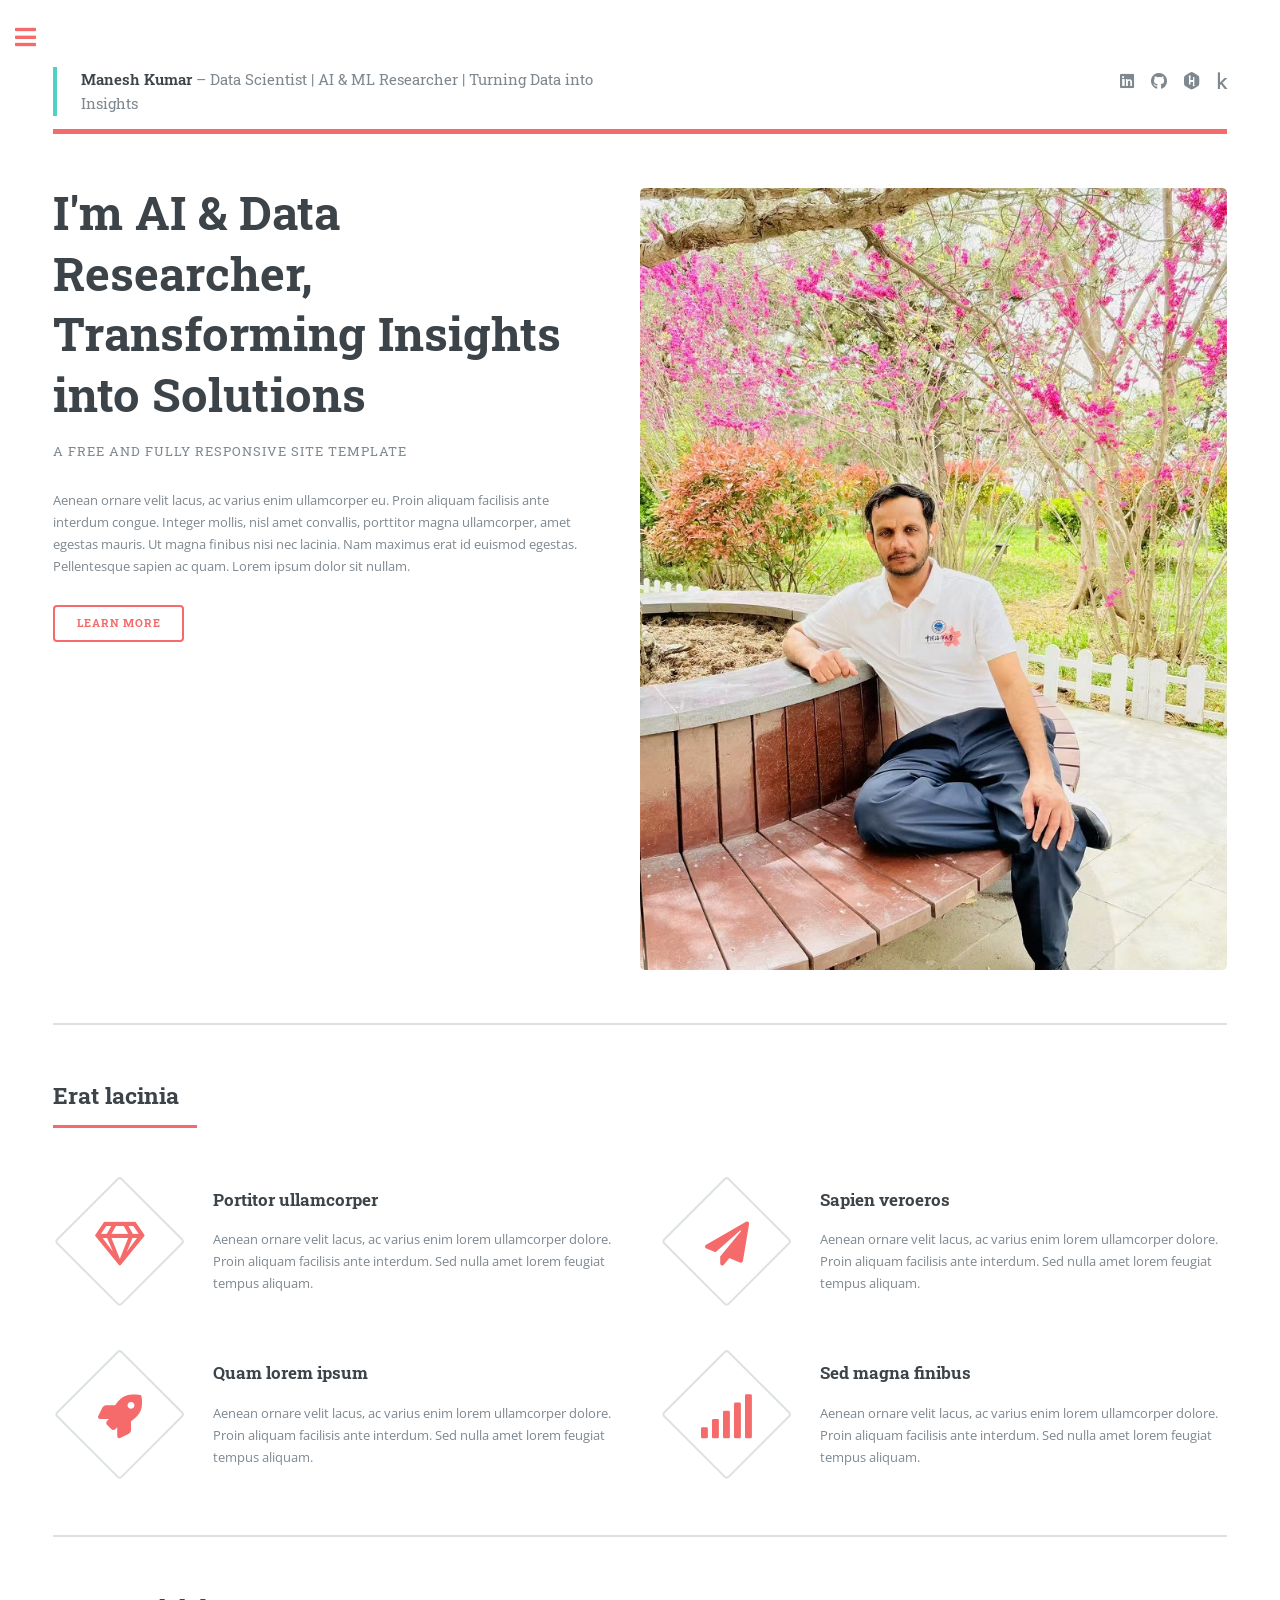
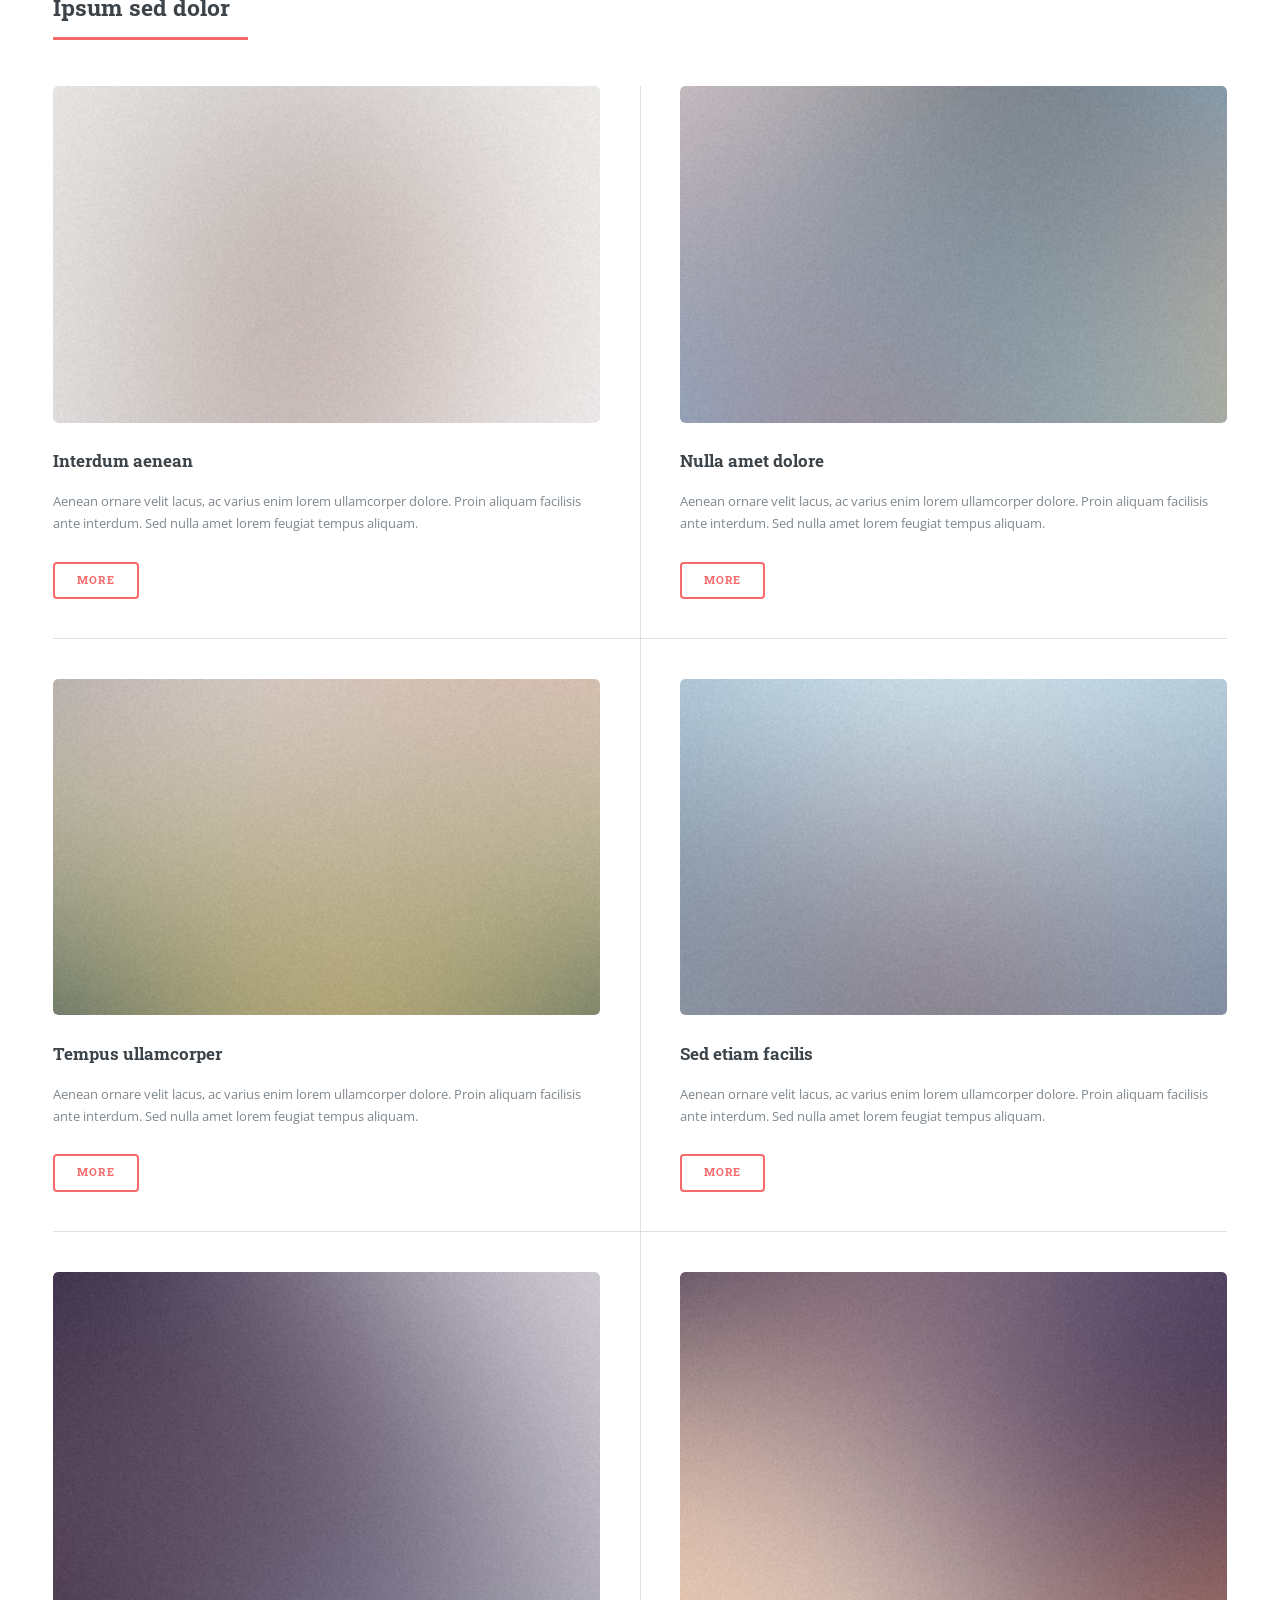
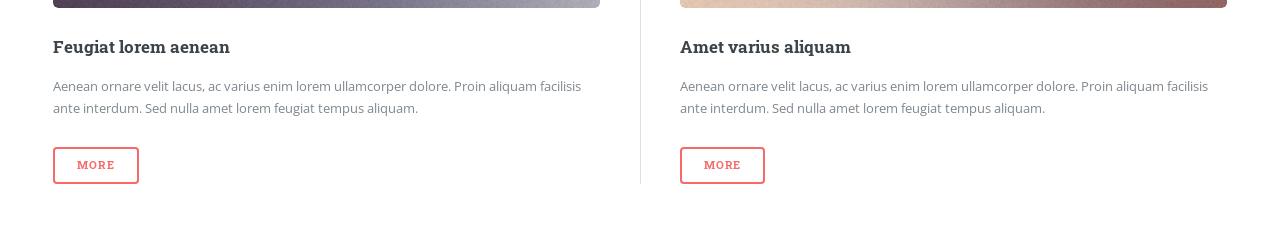
==== commit 0b4664f4: "Change the heading of title" ====
--- a/index.html
+++ b/index.html
@@ -24,13 +24,12 @@
 
 							<!-- Header -->
 								<header id="header">
-									<a href="index.html" class="logo"><strong>Manesh Kumar </strong> – Data Scientist | Researcher | ML & AI Passionate</a>
+									<a href="index.html" class="logo"><strong>Manesh Kumar </strong> – Data Scientist | AI & ML Researcher | Turning Data into Insights</a>
 									<ul class="icons">
-										<li><a href="#" class="icon brands fa-twitter"><span class="label">Twitter</span></a></li>
-										<li><a href="#" class="icon brands fa-facebook-f"><span class="label">Facebook</span></a></li>
-										<li><a href="#" class="icon brands fa-snapchat-ghost"><span class="label">Snapchat</span></a></li>
-										<li><a href="#" class="icon brands fa-instagram"><span class="label">Instagram</span></a></li>
-										<li><a href="#" class="icon brands fa-medium-m"><span class="label">Medium</span></a></li>
+										<li><a href="#" class="icon brands fa-linkedin"><span class="label">Twitter</span></a></li>
+										<li><a href="#" class="icon brands fa-github"><span class="label">Facebook</span></a></li>
+										<li><a href="#" class="icon brands fa-hackerrank"><span class="label">Snapchat</span></a></li>
+										<li><a href="#" class="icon brands fa-kaggle"><span class="label">Medium</span></a></li>
 									</ul>
 								</header>
 
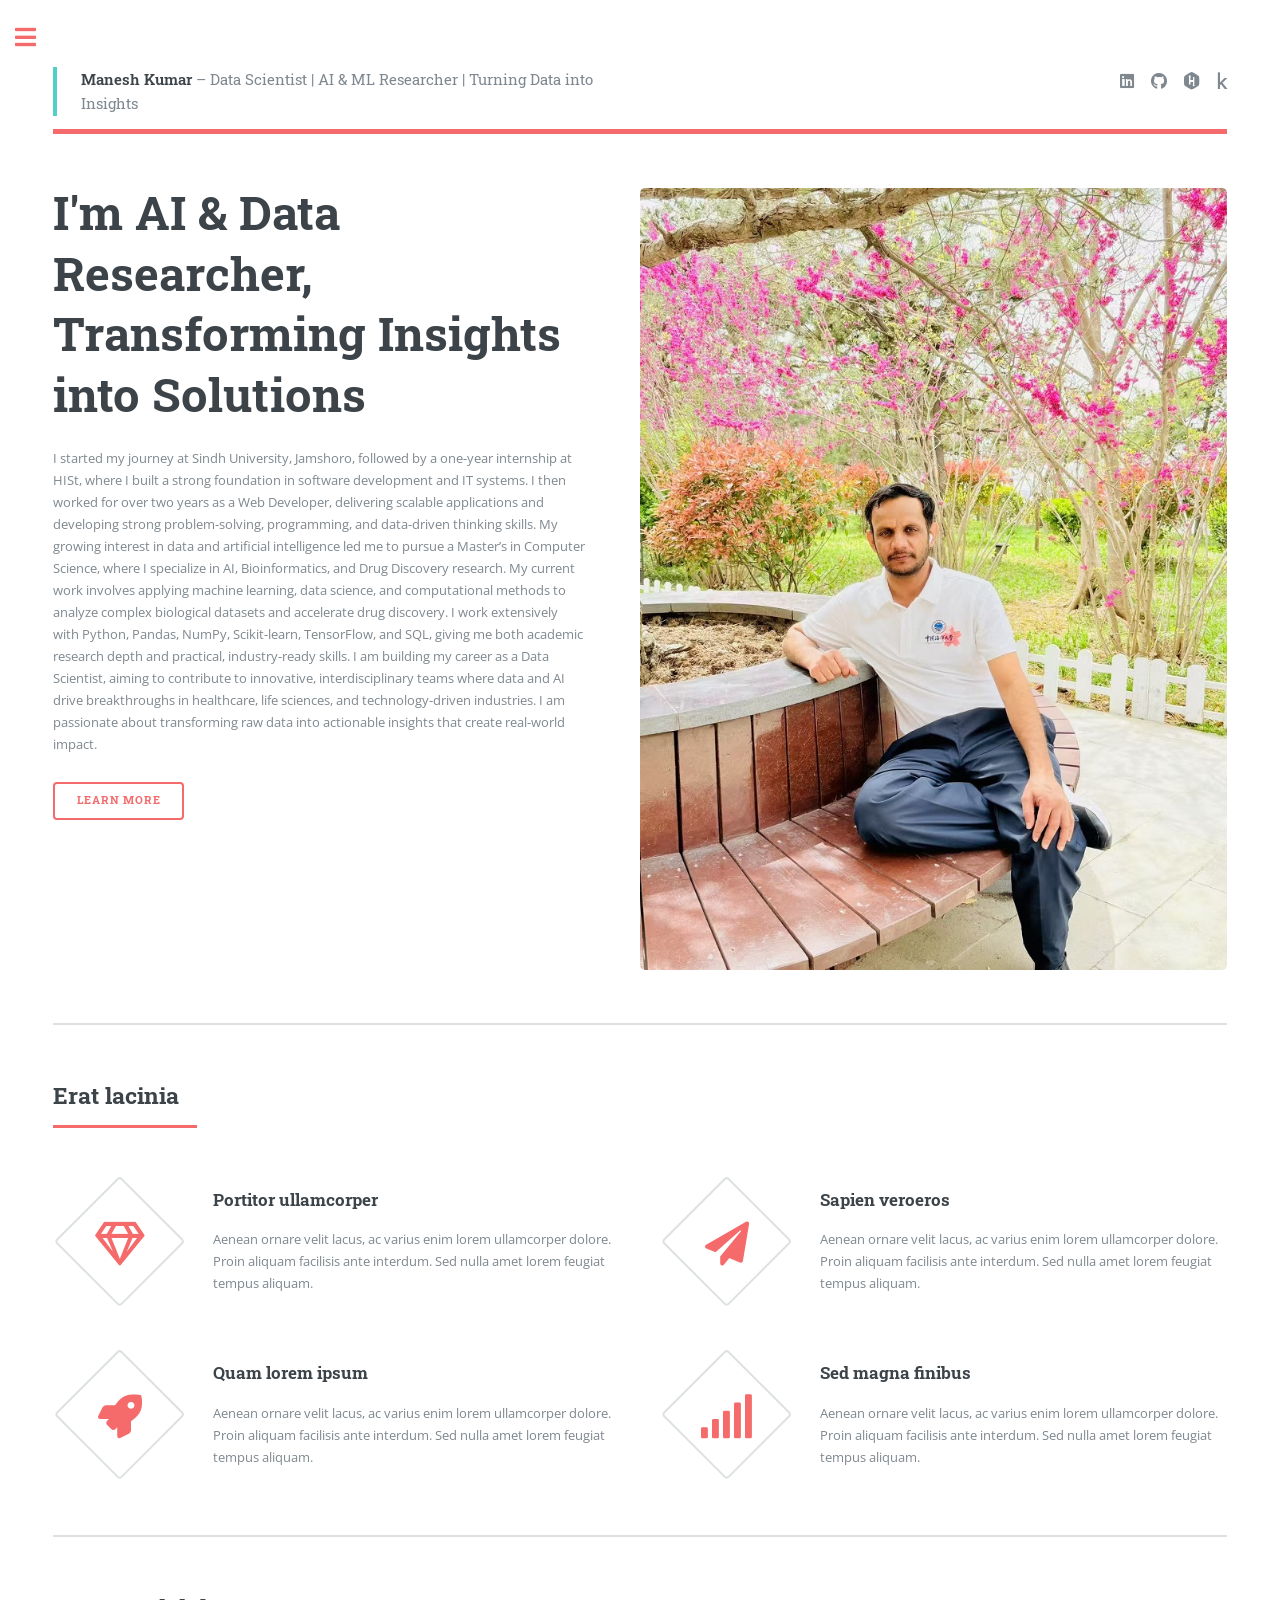
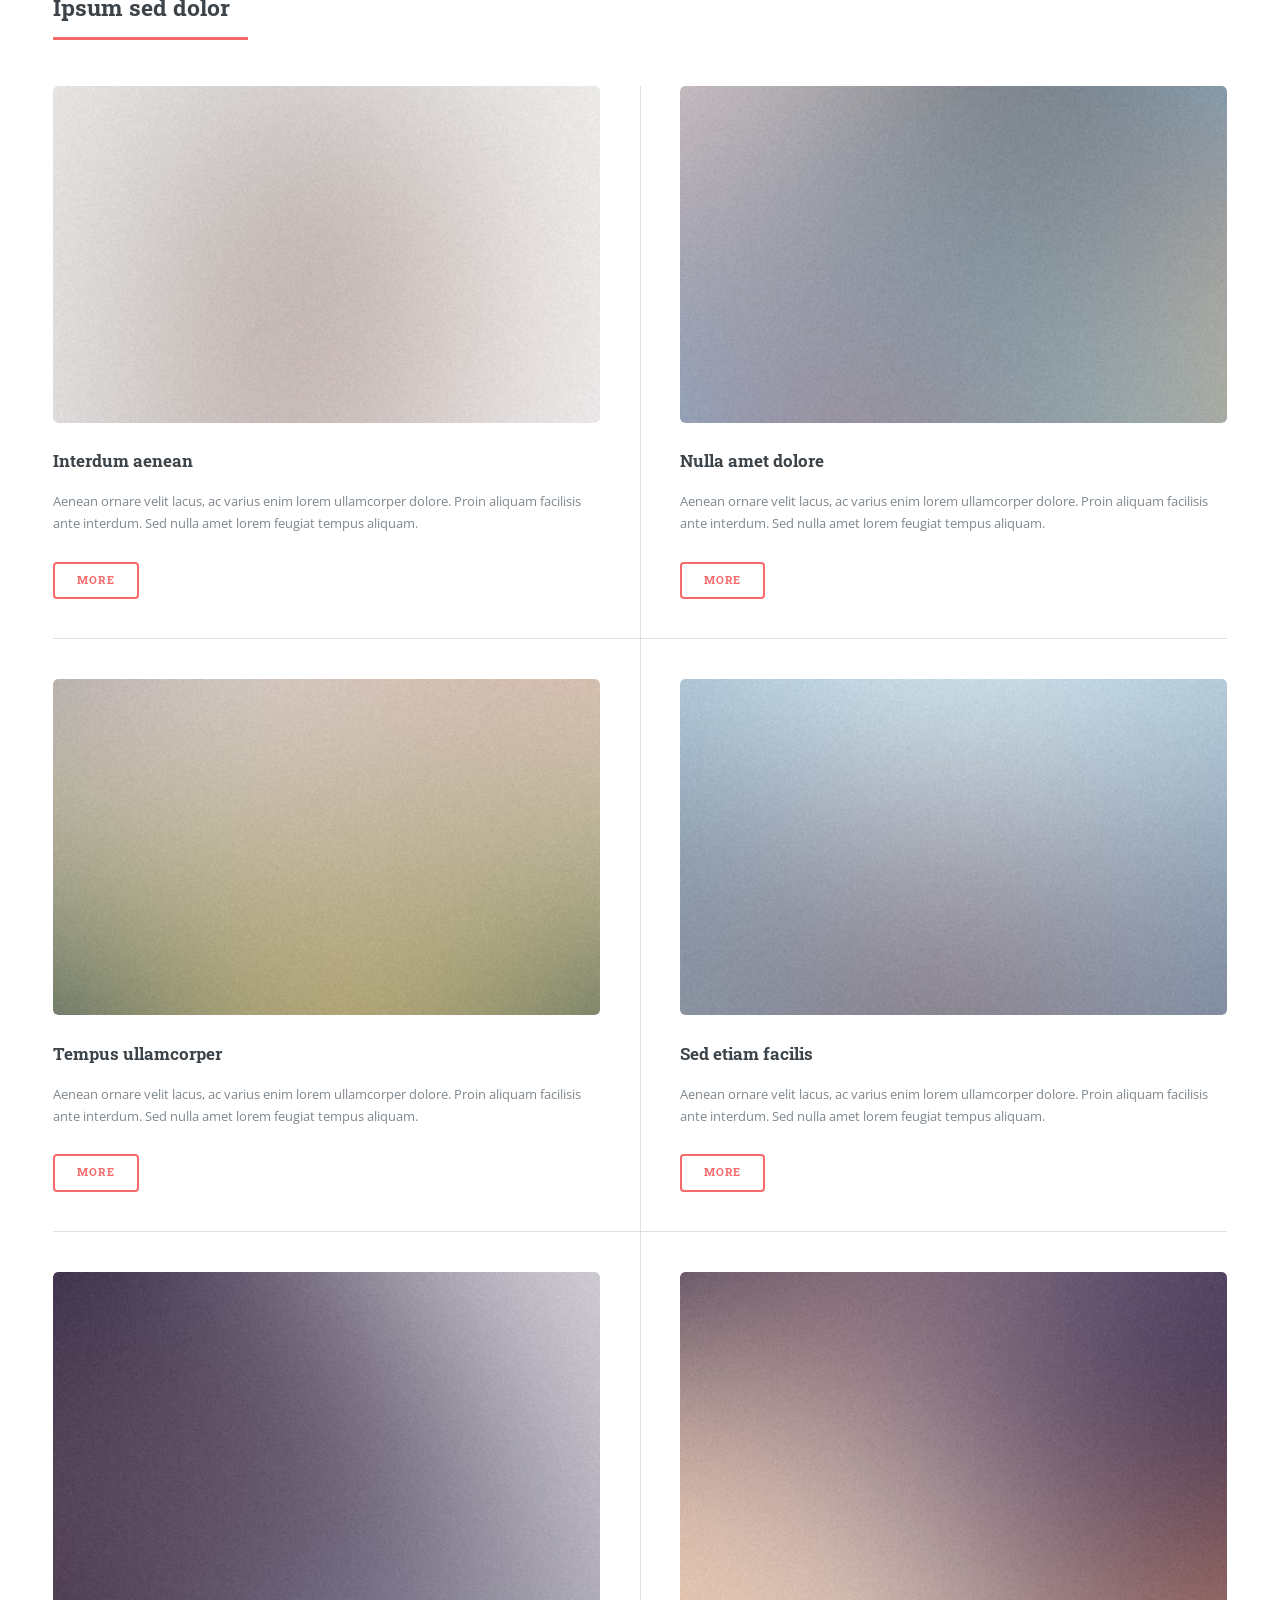
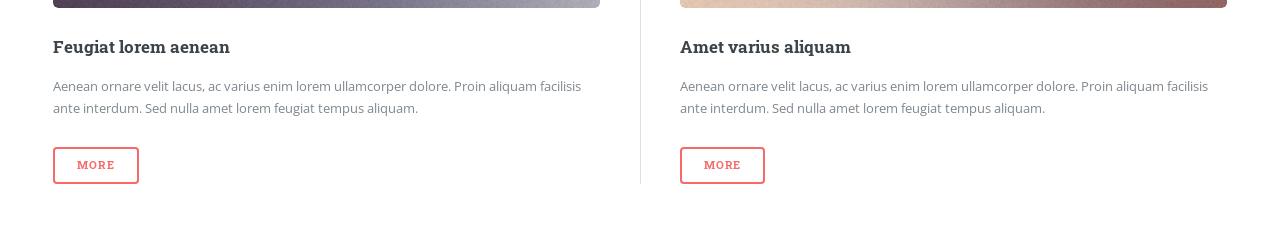
==== commit f31b6d57: "Add my story telling" ====
--- a/index.html
+++ b/index.html
@@ -39,9 +39,12 @@
 										<header>
 											<h1>I'm AI & Data Researcher, <br />
 											  Transforming Insights into Solutions</h1>
-											<p>A free and fully responsive site template</p>
 										</header>
-										<p>Aenean ornare velit lacus, ac varius enim ullamcorper eu. Proin aliquam facilisis ante interdum congue. Integer mollis, nisl amet convallis, porttitor magna ullamcorper, amet egestas mauris. Ut magna finibus nisi nec lacinia. Nam maximus erat id euismod egestas. Pellentesque sapien ac quam. Lorem ipsum dolor sit nullam.</p>
+										<p>
+											I started my journey at Sindh University, Jamshoro, followed by a one-year internship at HISt, where I built a strong foundation in software development and IT systems. I then worked for over two years as a Web Developer, delivering scalable applications and developing strong problem-solving, programming, and data-driven thinking skills.
+My growing interest in data and artificial intelligence led me to pursue a Master’s in Computer Science, where I specialize in AI, Bioinformatics, and Drug Discovery research. My current work involves applying machine learning, data science, and computational methods to analyze complex biological datasets and accelerate drug discovery. I work extensively with Python, Pandas, NumPy, Scikit-learn, TensorFlow, and SQL, giving me both academic research depth and practical, industry-ready skills.
+I am building my career as a Data Scientist, aiming to contribute to innovative, interdisciplinary teams where data and AI drive breakthroughs in healthcare, life sciences, and technology-driven industries. I am passionate about transforming raw data into actionable insights that create real-world impact.
+										</p>
 										<ul class="actions">
 											<li><a href="#" class="button big">Learn More</a></li>
 										</ul>
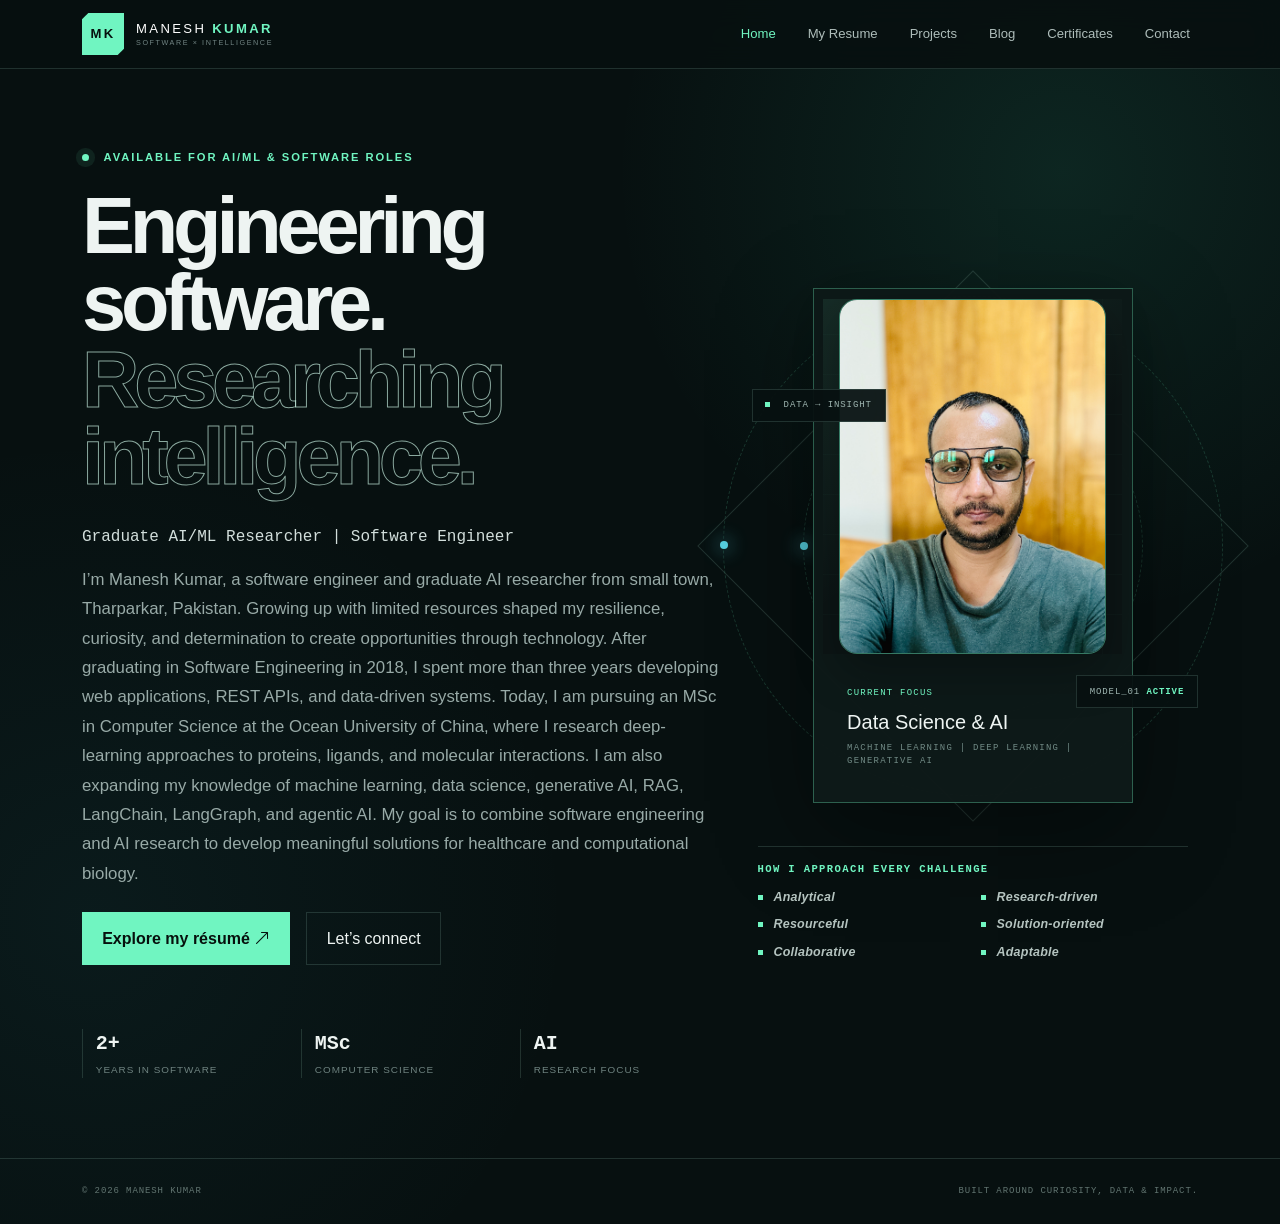
==== commit 1cb1f1df: "initial comment" ====
--- a/index.html
+++ b/index.html
@@ -1,190 +1,127 @@
-<!DOCTYPE HTML>
-<html>
-	<head>
-		<title>Manesh Portfolio Page</title>
-		<meta charset="utf-8" />
-		<meta name="viewport" content="width=device-width, initial-scale=1, user-scalable=no" />
-		<link rel="stylesheet" href="assets/css/main.css" />
-		<style>
-			/* Header & Navigation */
-			#header .logo {
-			  border-left: 4px solid #4FD1C5;
-			  padding-left: 1.5rem;
-			}
-		</style>
-	</head>
-	<body class="is-preload">
-
-		<!-- Wrapper -->
-			<div id="wrapper">
-
-				<!-- Main -->
-					<div id="main">
-						<div class="inner">
-
-							<!-- Header -->
-								<header id="header">
-									<a href="index.html" class="logo"><strong>Manesh Kumar </strong> – Data Scientist | AI & ML Researcher | Turning Data into Insights</a>
-									<ul class="icons">
-										<li><a href="#" class="icon brands fa-linkedin"><span class="label">Twitter</span></a></li>
-										<li><a href="#" class="icon brands fa-github"><span class="label">Facebook</span></a></li>
-										<li><a href="#" class="icon brands fa-hackerrank"><span class="label">Snapchat</span></a></li>
-										<li><a href="#" class="icon brands fa-kaggle"><span class="label">Medium</span></a></li>
-									</ul>
-								</header>
-
-							<!-- Banner -->
-								<section id="banner">
-									<div class="content">
-										<header>
-											<h1>I'm AI & Data Researcher, <br />
-											  Transforming Insights into Solutions</h1>
-										</header>
-										<p>
-											I started my journey at Sindh University, Jamshoro, followed by a one-year internship at HISt, where I built a strong foundation in software development and IT systems. I then worked for over two years as a Web Developer, delivering scalable applications and developing strong problem-solving, programming, and data-driven thinking skills.
-My growing interest in data and artificial intelligence led me to pursue a Master’s in Computer Science, where I specialize in AI, Bioinformatics, and Drug Discovery research. My current work involves applying machine learning, data science, and computational methods to analyze complex biological datasets and accelerate drug discovery. I work extensively with Python, Pandas, NumPy, Scikit-learn, TensorFlow, and SQL, giving me both academic research depth and practical, industry-ready skills.
-I am building my career as a Data Scientist, aiming to contribute to innovative, interdisciplinary teams where data and AI drive breakthroughs in healthcare, life sciences, and technology-driven industries. I am passionate about transforming raw data into actionable insights that create real-world impact.
-										</p>
-										<ul class="actions">
-											<li><a href="#" class="button big">Learn More</a></li>
-										</ul>
-									</div>
-									<span class="image object">
-										<img src="images/profile.jpg" alt="" />
-									</span>
-								</section>
-
-							<!-- Section -->
-								<section>
-									<header class="major">
-										<h2>Erat lacinia</h2>
-									</header>
-									<div class="features">
-										<article>
-											<span class="icon fa-gem"></span>
-											<div class="content">
-												<h3>Portitor ullamcorper</h3>
-												<p>Aenean ornare velit lacus, ac varius enim lorem ullamcorper dolore. Proin aliquam facilisis ante interdum. Sed nulla amet lorem feugiat tempus aliquam.</p>
-											</div>
-										</article>
-										<article>
-											<span class="icon solid fa-paper-plane"></span>
-											<div class="content">
-												<h3>Sapien veroeros</h3>
-												<p>Aenean ornare velit lacus, ac varius enim lorem ullamcorper dolore. Proin aliquam facilisis ante interdum. Sed nulla amet lorem feugiat tempus aliquam.</p>
-											</div>
-										</article>
-										<article>
-											<span class="icon solid fa-rocket"></span>
-											<div class="content">
-												<h3>Quam lorem ipsum</h3>
-												<p>Aenean ornare velit lacus, ac varius enim lorem ullamcorper dolore. Proin aliquam facilisis ante interdum. Sed nulla amet lorem feugiat tempus aliquam.</p>
-											</div>
-										</article>
-										<article>
-											<span class="icon solid fa-signal"></span>
-											<div class="content">
-												<h3>Sed magna finibus</h3>
-												<p>Aenean ornare velit lacus, ac varius enim lorem ullamcorper dolore. Proin aliquam facilisis ante interdum. Sed nulla amet lorem feugiat tempus aliquam.</p>
-											</div>
-										</article>
-									</div>
-								</section>
-
-							<!-- Section -->
-								<section>
-									<header class="major">
-										<h2>Ipsum sed dolor</h2>
-									</header>
-									<div class="posts">
-										<article>
-											<a href="#" class="image"><img src="images/pic01.jpg" alt="" /></a>
-											<h3>Interdum aenean</h3>
-											<p>Aenean ornare velit lacus, ac varius enim lorem ullamcorper dolore. Proin aliquam facilisis ante interdum. Sed nulla amet lorem feugiat tempus aliquam.</p>
-											<ul class="actions">
-												<li><a href="#" class="button">More</a></li>
-											</ul>
-										</article>
-										<article>
-											<a href="#" class="image"><img src="images/pic02.jpg" alt="" /></a>
-											<h3>Nulla amet dolore</h3>
-											<p>Aenean ornare velit lacus, ac varius enim lorem ullamcorper dolore. Proin aliquam facilisis ante interdum. Sed nulla amet lorem feugiat tempus aliquam.</p>
-											<ul class="actions">
-												<li><a href="#" class="button">More</a></li>
-											</ul>
-										</article>
-										<article>
-											<a href="#" class="image"><img src="images/pic03.jpg" alt="" /></a>
-											<h3>Tempus ullamcorper</h3>
-											<p>Aenean ornare velit lacus, ac varius enim lorem ullamcorper dolore. Proin aliquam facilisis ante interdum. Sed nulla amet lorem feugiat tempus aliquam.</p>
-											<ul class="actions">
-												<li><a href="#" class="button">More</a></li>
-											</ul>
-										</article>
-										<article>
-											<a href="#" class="image"><img src="images/pic04.jpg" alt="" /></a>
-											<h3>Sed etiam facilis</h3>
-											<p>Aenean ornare velit lacus, ac varius enim lorem ullamcorper dolore. Proin aliquam facilisis ante interdum. Sed nulla amet lorem feugiat tempus aliquam.</p>
-											<ul class="actions">
-												<li><a href="#" class="button">More</a></li>
-											</ul>
-										</article>
-										<article>
-											<a href="#" class="image"><img src="images/pic05.jpg" alt="" /></a>
-											<h3>Feugiat lorem aenean</h3>
-											<p>Aenean ornare velit lacus, ac varius enim lorem ullamcorper dolore. Proin aliquam facilisis ante interdum. Sed nulla amet lorem feugiat tempus aliquam.</p>
-											<ul class="actions">
-												<li><a href="#" class="button">More</a></li>
-											</ul>
-										</article>
-										<article>
-											<a href="#" class="image"><img src="images/pic06.jpg" alt="" /></a>
-											<h3>Amet varius aliquam</h3>
-											<p>Aenean ornare velit lacus, ac varius enim lorem ullamcorper dolore. Proin aliquam facilisis ante interdum. Sed nulla amet lorem feugiat tempus aliquam.</p>
-											<ul class="actions">
-												<li><a href="#" class="button">More</a></li>
-											</ul>
-										</article>
-									</div>
-								</section>
-
-						</div>
-					</div>
-
-				<!-- Sidebar -->
-					<div id="sidebar">
-						<div class="inner">
-
-							<!-- Menu -->
-								<nav id="menu">
-									<header class="major">
-										<h2>Menu</h2>
-									</header>
-									<ul>
-										<li><a href="index.html">About Me</a></li>
-										<li><a href="generic.html">Resume</a></li>
-										<li><a href="elements.html">Projects</a></li>
-										<li><a href="#">Blogs</a></li>
-										<li><a href="#">Contact</a></li>
-									</ul>
-								</nav>
-
-							<!-- Footer -->
-								<footer id="footer">
-									<p class="copyright">&copy; Untitled. All rights reserved. Demo Images: <a href="https://unsplash.com">Unsplash</a>. Design: <a href="https://html5up.net">HTML5 UP</a>.</p>
-								</footer>
-
-						</div>
-					</div>
-
-			</div>
-
-		<!-- Scripts -->
-			<script src="assets/js/jquery.min.js"></script>
-			<script src="assets/js/browser.min.js"></script>
-			<script src="assets/js/breakpoints.min.js"></script>
-			<script src="assets/js/util.js"></script>
-			<script src="assets/js/main.js"></script>
-
-	</body>
-</html>+<!doctype html>
+<html lang="en">
+<head>
+  <meta charset="utf-8">
+  <meta name="viewport" content="width=device-width, initial-scale=1">
+  <meta name="description" content="Portfolio of Manesh Kumar, Applied AI/ML Researcher and Software Engineer.">
+  <title>Manesh Kumar | Applied AI/ML Researcher & Software Engineer</title>
+  <link href="https://cdn.jsdelivr.net/npm/bootstrap@5.3.3/dist/css/bootstrap.min.css" rel="stylesheet">
+  <link href="https://cdn.jsdelivr.net/npm/bootstrap-icons@1.11.3/font/bootstrap-icons.min.css" rel="stylesheet">
+  <link href="css/style.css" rel="stylesheet">
+  <link rel="icon" type="image/svg+xml" href="favicon.svg">
+  <style>
+    .profile-keywords{
+      position:relative;
+      z-index:4;
+      width:100%;
+      max-width:430px;
+      margin:1.25rem auto 0;
+      padding:1rem 0 0;
+      border-top:1px solid rgba(193,255,229,.14);
+    }
+    .profile-keywords-label{
+      margin:0 0 .8rem;
+      color:#70f5c1;
+      font:700 .66rem monospace;
+      letter-spacing:.13em;
+      text-transform:uppercase;
+    }
+    .profile-keyword-list{
+      display:grid;
+      grid-template-columns:repeat(2,minmax(0,1fr));
+      gap:.55rem 1rem;
+      margin:0;
+      padding:0;
+      list-style:none;
+    }
+    .profile-keyword-list li{
+      position:relative;
+      padding-left:1rem;
+      color:#b4c3bf;
+      font-size:.78rem;
+      font-style:italic;
+      letter-spacing:.02em;
+    }
+    .profile-keyword-list li::before{
+      content:"";
+      position:absolute;
+      left:0;
+      top:.45rem;
+      width:5px;
+      height:5px;
+      background:#70f5c1;
+    }
+    .profile-keyword-list li:hover{
+      color:#70f5c1;
+    }
+    @media(max-width:575px){
+      .profile-keywords{
+        max-width:320px;
+        margin-top:-1rem;
+      }
+    }
+  </style>
+</head>
+<body>
+  <div id="site-nav"></div>
+  <main class="container hero-section">
+    <div class="row align-items-center gy-5">
+      <section class="col-lg-7">
+        <p class="eyebrow"><span class="status-dot"></span> Available for AI/ML & software roles</p>
+        <h1 class="hero-title">Engineering software.<br><span>Researching intelligence.</span></h1>
+        <p class="role">Graduate AI/ML Researcher | Software Engineer</p>
+        <p class="lead-copy">I’m Manesh Kumar, a software engineer and graduate AI researcher from small town, Tharparkar, Pakistan. Growing up with limited resources shaped my resilience, curiosity, and determination to create opportunities through technology.
+                    After graduating in Software Engineering in 2018, I spent more than three years developing web applications, REST APIs, and data-driven systems. Today, I am pursuing an MSc in Computer Science at the Ocean University of China, where I research deep-learning approaches to proteins, ligands, and molecular interactions.
+                    I am also expanding my knowledge of machine learning, data science, generative AI, RAG, LangChain, LangGraph, and agentic AI. My goal is to combine software engineering and AI research to develop meaningful solutions for healthcare and computational biology.
+</p>
+        <div class="d-flex flex-wrap gap-3 mt-4">
+          <a class="btn btn-mint" href="resume.html">Explore my résumé <i class="bi bi-arrow-up-right"></i></a>
+          <a class="btn btn-outline-soft" href="contact.html">Let’s connect</a>
+        </div>
+        <div class="row career-stats g-3">
+          <div class="col-4"><div class="stat"><strong>2+</strong><span>Years in software</span></div></div>
+          <div class="col-4"><div class="stat"><strong>MSc</strong><span>Computer Science</span></div></div>
+          <div class="col-4"><div class="stat"><strong>AI</strong><span>Research focus</span></div></div>
+        </div>
+      </section>
+      <aside class="col-lg-5">
+        <div class="portrait-stage">
+          <div class="orbit orbit-lg"></div><div class="orbit orbit-sm"></div>
+          <div class="portrait-card">
+            <div class="portrait-placeholder portrait-photo">
+              <img
+                src="assets/profile.jpg"
+                alt="Manesh Kumar — Software Engineer and AI/ML Researcher"
+                width="600"
+                height="720"
+                style="display:block; width:calc(100% - 32px); height:355px; margin:16px; object-fit:cover; object-position:center 38%; border:1px solid rgba(105,240,194,.45); border-radius:18px; box-shadow:0 18px 45px rgba(0,0,0,.28);"
+              >
+            </div>
+            <div class="p-4">
+              <span class="mini-label">CURRENT FOCUS</span>
+              <h2 class="h5 mt-2">Data Science & AI</h2>
+              <p class="tech-line mb-0">MACHINE LEARNING | DEEP LEARNING | GENERATIVE AI</p>
+            </div>
+          </div>
+          <div class="data-chip chip-left"><i></i> DATA → INSIGHT</div>
+          <div class="data-chip chip-right">MODEL_01 <b>ACTIVE</b></div>
+        </div>
+        <div class="profile-keywords" aria-label="Professional qualities">
+          <p class="profile-keywords-label">How I approach every challenge</p>
+          <ul class="profile-keyword-list">
+            <li><b>Analytical</b></li>
+            <li><b>Research-driven</b></li>
+            <li><b>Resourceful</b></li>
+            <li><b>Solution-oriented</b></li>
+            <li><b>Collaborative</b></li>
+            <li><b>Adaptable</b></li>
+          </ul>
+        </div>
+      </aside>
+    </div>
+  </main>
+  <div id="site-footer"></div>
+  <script src="https://cdn.jsdelivr.net/npm/bootstrap@5.3.3/dist/js/bootstrap.bundle.min.js"></script>
+  <script src="js/main.js"></script>
+</body>
+</html>
--- a/css/style.css
+++ b/css/style.css
@@ -0,0 +1,80 @@
+:root{--night:#071010;--panel:#111a1a;--panel2:#152020;--ink:#eef4f2;--muted:#94a3a2;--mint:#70f5c1;--cyan:#55cddd;--line:rgba(193,255,229,.14)}
+*{box-sizing:border-box}html{scroll-behavior:smooth}body{min-height:100vh;background:radial-gradient(circle at 83% 14%,rgba(60,214,170,.11),transparent 28rem),radial-gradient(circle at 7% 75%,rgba(49,151,168,.08),transparent 30rem),var(--night);color:var(--ink);font-family:Arial,Helvetica,sans-serif}a{text-decoration:none}.navbar{background:rgba(7,16,16,.9);border-bottom:1px solid var(--line);backdrop-filter:blur(14px)}.navbar-brand{display:flex;align-items:center;gap:12px;color:#fff!important;font-size:.82rem;letter-spacing:.18em}.brand-mark{width:42px;height:42px;display:grid;place-items:center;background:var(--mint);color:#07100e;font-weight:800;clip-path:polygon(15% 0,100% 0,100% 85%,85% 100%,0 100%,0 15%)}.brand-copy b{color:var(--mint)}.brand-copy small{display:block;color:#728584;font-size:.45rem;letter-spacing:.22em}.navbar-toggler{border-color:var(--line)}.navbar-toggler-icon{filter:invert(1)}.nav-link{color:#aebdba!important;font-size:.82rem}.nav-link:hover,.nav-link.active{color:var(--mint)!important}.hero-section{min-height:calc(100vh - 80px);padding-top:5rem;padding-bottom:5rem}.eyebrow{color:var(--mint);font-size:.7rem;font-weight:700;letter-spacing:.17em;text-transform:uppercase}.status-dot{display:inline-block;width:7px;height:7px;margin-right:10px;border-radius:50%;background:var(--mint);box-shadow:0 0 0 6px rgba(112,245,193,.08)}.hero-title{margin-top:1.4rem;font-size:clamp(3.3rem,6.2vw,6rem);line-height:.97;letter-spacing:-.065em;font-weight:650}.hero-title span{color:transparent;-webkit-text-stroke:1px rgba(211,252,237,.65)}.role{margin-top:1.8rem;color:#d2dedb;font-family:monospace}.lead-copy{max-width:680px;color:#98aaa7;line-height:1.75;font-size:1.05rem}.btn-mint{background:var(--mint);border:1px solid var(--mint);color:#06100d;padding:.85rem 1.2rem;font-weight:700;border-radius:0}.btn-mint:hover{background:#9affd7;color:#06100d}.btn-outline-soft{border:1px solid var(--line);color:var(--ink);padding:.85rem 1.2rem;border-radius:0}.btn-outline-soft:hover{border-color:var(--mint);color:var(--mint)}.career-stats{margin-top:3rem}.stat{display:grid;gap:.25rem;padding-left:.8rem;border-left:1px solid var(--line)}.stat strong{font-family:monospace;font-size:1.25rem}.stat span{color:#6f8380;font-size:.62rem;letter-spacing:.1em;text-transform:uppercase}.portrait-stage{min-height:560px;position:relative;display:grid;place-items:center}.portrait-stage:before{content:"";position:absolute;width:390px;height:390px;border:1px solid var(--line);transform:rotate(45deg)}.orbit{position:absolute;border:1px dashed rgba(112,245,193,.17);border-radius:50%;animation:spin 30s linear infinite}.orbit:after{content:"";position:absolute;top:49%;left:-4px;width:8px;height:8px;border-radius:50%;background:var(--cyan);box-shadow:0 0 18px var(--cyan)}.orbit-lg{width:500px;height:500px}.orbit-sm{width:340px;height:340px;animation-direction:reverse;animation-duration:20s}@keyframes spin{to{transform:rotate(360deg)}}.portrait-card{position:relative;z-index:2;width:320px;padding:.6rem;background:rgba(14,25,24,.96);border:1px solid rgba(112,245,193,.32);box-shadow:0 30px 90px rgba(0,0,0,.4)}.portrait-placeholder{height:355px;display:grid;place-content:center;gap:.8rem;text-align:center;background:linear-gradient(145deg,rgba(112,245,193,.1),transparent 55%),repeating-linear-gradient(90deg,transparent 0 39px,rgba(112,245,193,.04) 40px),repeating-linear-gradient(0deg,transparent 0 39px,rgba(112,245,193,.04) 40px),#0c1515}.portrait-placeholder span{color:rgba(181,255,226,.9);font-size:4.8rem;font-weight:800;letter-spacing:-.08em}.portrait-placeholder small,.mini-label,.tech-line{font-family:monospace;font-size:.56rem;letter-spacing:.14em;text-transform:uppercase;color:#718a85}.mini-label{color:var(--mint)}.data-chip{position:absolute;z-index:3;padding:.65rem .8rem;border:1px solid var(--line);background:rgba(7,16,16,.94);color:#9eb5b0;font:9px monospace;letter-spacing:.1em}.data-chip i{display:inline-block;width:5px;height:5px;margin-right:7px;background:var(--mint)}.data-chip b{color:var(--mint)}.chip-left{left:1%;top:22%}.chip-right{right:0;bottom:21%}.page-space{padding-top:5rem;padding-bottom:6rem;min-height:78vh}.page-intro{display:grid;grid-template-columns:70px minmax(0,800px);gap:1.5rem;margin-bottom:3.5rem}.page-intro>span{padding-top:.4rem;color:rgba(112,245,193,.48);font:12px monospace}.page-intro h1{font-size:clamp(3rem,6vw,5.6rem);line-height:1;letter-spacing:-.06em}.page-intro div>p:last-child{max-width:720px;color:var(--muted);font-size:1.05rem;line-height:1.7}.resume-sheet{padding:2.8rem;background:#e8eeeb;color:#17201e;box-shadow:0 35px 80px rgba(0,0,0,.3)}.resume-head{padding-bottom:1.6rem;border-bottom:2px solid #17201e}.resume-kicker,.resume-title{color:#167c5d;font:700 .68rem monospace;letter-spacing:.16em;text-transform:uppercase}.resume-head h2{font-size:2.3rem}.resume-head p,.resume-contact{color:#50615d}.resume-contact a{color:#344b46}.resume-title{margin-bottom:1.2rem}.job{margin-bottom:1.7rem}.job h4,.resume-aside h4{font-size:.9rem;font-weight:700}.job p,.job time,.resume-aside p{color:#5b6d68;font-size:.72rem}.job ul{padding-left:1.1rem;color:#344440;font-size:.75rem;line-height:1.55}.resume-aside{border-left:1px solid #bdc9c5}.resume-aside section{margin-bottom:2rem}.tag-list{display:flex;flex-wrap:wrap;gap:.4rem}.tag-list span{padding:.38rem .5rem;background:#d5e0dc;font:9px monospace}.project-card,.content-card,.certificate-card{height:100%;border:1px solid var(--line);background:rgba(17,26,26,.84)}.project-top{display:grid;grid-template-columns:150px 1fr;min-height:170px}.project-visual{position:relative;display:grid;place-items:center;border-right:1px solid var(--line);background:linear-gradient(145deg,#162925,#0c1717);overflow:hidden}.project-visual:before,.project-visual:after{content:"";position:absolute;border:1px solid rgba(112,245,193,.2);border-radius:50%}.project-visual:before{width:130px;height:130px}.project-visual:after{width:70px;height:70px}.project-visual b{z-index:1;color:var(--mint);font-size:1.8rem}.project-body{padding:1.5rem}.card-label{color:var(--mint);font:9px monospace;letter-spacing:.12em;text-transform:uppercase}.project-body h2,.content-card h2{font-size:1.25rem}.accordion-button{background:transparent!important;color:#829691!important;box-shadow:none!important;font-size:.7rem;padding:1rem 1.5rem;border-top:1px solid var(--line)}.accordion-button:after{filter:invert(1)}.accordion-body{color:#afbfbb;font-size:.85rem;line-height:1.6;border-top:1px solid var(--line)}.content-card{padding:.85rem .85rem 1.6rem}.visual-wave{height:210px;position:relative;display:grid;place-items:center;background:linear-gradient(135deg,#162c27,#0c1717);margin-bottom:1.5rem}.visual-wave span{position:absolute;left:1rem;top:1rem;color:#66827c;font:9px monospace}.visual-wave i{width:170px;height:75px;border-top:2px solid var(--mint);border-radius:50%;transform:rotate(-8deg);box-shadow:0 -15px 30px rgba(112,245,193,.1)}.content-card>p,.content-card>h2,.content-card>a{margin-left:.6rem;margin-right:.6rem}.disabled-link{color:#718681;font-size:.75rem;pointer-events:none}.content-note{margin-top:2rem;padding:1rem;border-left:2px solid var(--mint);background:rgba(112,245,193,.04);color:#859994;font-size:.82rem}.certificate-card{position:relative;min-height:210px;padding:1.5rem;background:linear-gradient(145deg,rgba(22,34,33,.9),rgba(12,22,21,.85))}.certificate-card .seal{float:right;width:38px;height:38px;display:grid;place-items:center;border:1px solid rgba(112,245,193,.45);color:var(--mint);border-radius:50%}.certificate-card small{color:#71847f}.certificate-card h2{clear:both;padding-top:2rem;font-size:1.15rem}.certificate-card p{color:var(--mint);font-size:.72rem}.social-card{min-height:125px;padding:1.4rem;display:grid;grid-template-columns:66px 1fr auto;gap:1rem;align-items:center;border:1px solid var(--line);background:var(--panel);color:var(--ink);transition:.2s}.social-card:hover{color:var(--ink);border-color:rgba(112,245,193,.62);transform:translateY(-3px)}.social-card>span{width:62px;height:62px;display:grid;place-items:center;background:var(--mint);color:#07110e;font-size:1.8rem}.social-card div{min-width:0}.social-card small{display:block;color:#728681;font:9px monospace;letter-spacing:.14em}.social-card strong{font-size:.85rem;overflow-wrap:anywhere}.social-card>i{color:var(--mint)}.placeholder-card{opacity:.6}.site-footer{border-top:1px solid var(--line);color:#627571;font:9px monospace;letter-spacing:.1em;text-transform:uppercase}.site-footer .container{padding-top:1.7rem;padding-bottom:1.7rem}
+.intro-video-section{margin-bottom:3.5rem;padding:2rem;border:1px solid var(--line);background:linear-gradient(135deg,rgba(19,35,32,.9),rgba(11,22,21,.88));box-shadow:0 24px 60px rgba(0,0,0,.2)}.intro-video-section h2{max-width:420px;font-size:clamp(1.8rem,3vw,2.7rem);letter-spacing:-.04em}.intro-video-section p:not(.eyebrow){max-width:520px;color:var(--muted);line-height:1.7}.video-points{display:flex;flex-wrap:wrap;gap:.55rem}.video-points span{padding:.5rem .65rem;border:1px solid var(--line);color:#aec0bc;font-size:.7rem}.video-points i{color:var(--mint);margin-right:.35rem}.video-frame{position:relative;aspect-ratio:16/9;display:grid;place-items:center;overflow:hidden;border:1px solid rgba(112,245,193,.3);background:radial-gradient(circle at center,rgba(112,245,193,.1),transparent 45%),repeating-linear-gradient(90deg,transparent 0 49px,rgba(112,245,193,.04) 50px),repeating-linear-gradient(0deg,transparent 0 49px,rgba(112,245,193,.04) 50px),#0a1514}.video-frame video{position:absolute;inset:0;width:100%;height:100%;object-fit:cover;z-index:2;background:#071010}.video-placeholder{display:none;position:relative;z-index:1;text-align:center;padding:1rem}.video-missing .video-placeholder{display:grid;place-items:center;gap:.7rem}.video-missing video{display:none}.play-symbol{width:66px;height:66px;display:grid;place-items:center;border-radius:50%;background:var(--mint);color:#07110e;font-size:2rem;box-shadow:0 0 0 12px rgba(112,245,193,.08)}.video-placeholder small{color:#6f8580;font:9px monospace;letter-spacing:.1em;text-transform:uppercase}
+@media(max-width:991px){.portrait-stage{min-height:520px}.resume-aside{border-left:0;border-top:1px solid #bdc9c5;padding-top:2rem}.navbar-collapse{padding-top:1rem}}@media(max-width:575px){.hero-section,.page-space{padding-left:1.25rem;padding-right:1.25rem}.hero-title{font-size:3.2rem}.portrait-stage{transform:scale(.84);margin:-2rem}.page-intro{grid-template-columns:1fr;gap:.2rem}.resume-sheet{padding:1.5rem 1rem}.intro-video-section{padding:1.25rem}.project-top{grid-template-columns:110px 1fr}.social-card{grid-template-columns:54px 1fr auto;padding:1rem}.social-card>span{width:52px;height:52px}.site-footer .container{display:grid!important;gap:.6rem}}
+
+/* Project artwork behind each project title. */
+.project-image-body{
+  position:relative;
+  isolation:isolate;
+  overflow:hidden;
+  display:flex;
+  min-width:0;
+  flex-direction:column;
+  justify-content:center;
+  background:#0e1817;
+}
+.project-image-body::before{
+  content:"";
+  position:absolute;
+  inset:-3px;
+  z-index:0;
+  background-image:var(--project-image);
+  background-position:center;
+  background-size:cover;
+  filter:blur(.75px);
+  opacity:.72;
+  transform:scale(1.01);
+}
+.project-image-body::after{
+  content:"";
+  position:absolute;
+  inset:0;
+  z-index:1;
+  background:linear-gradient(90deg,rgba(7,16,16,.62),rgba(7,16,16,.32));
+}
+.project-image-body .card-label,
+.project-image-body h2{
+  position:relative;
+  z-index:2;
+  text-shadow:0 2px 16px rgba(0,0,0,.85);
+}
+
+.project-visual .project-logo{
+  position:relative;
+  z-index:2;
+  display:block;
+  width:110px;
+  height:110px;
+  padding:5px;
+  object-fit:cover;
+  object-position:center;
+  border:1px solid rgba(112,245,193,.42);
+  border-radius:50%;
+  background:#0c1717;
+  box-shadow:0 12px 30px rgba(0,0,0,.32);
+}
+
+@media(max-width:575px){
+  .project-visual .project-logo{
+    width:82px;
+    height:82px;
+  }
+}
+
+/* Active Medium links used by blog cards */
+.blog-link{
+  display:inline-flex;
+  align-items:center;
+  gap:.4rem;
+  color:var(--mint);
+  font-size:.75rem;
+  font-weight:700;
+  letter-spacing:.04em;
+  text-decoration:none;
+  pointer-events:auto;
+  transition:color .2s ease;
+}
+.blog-link:hover{color:#fff}
+.blog-link i{transition:transform .2s ease}
+.blog-link:hover i{transform:translate(2px,-2px)}
